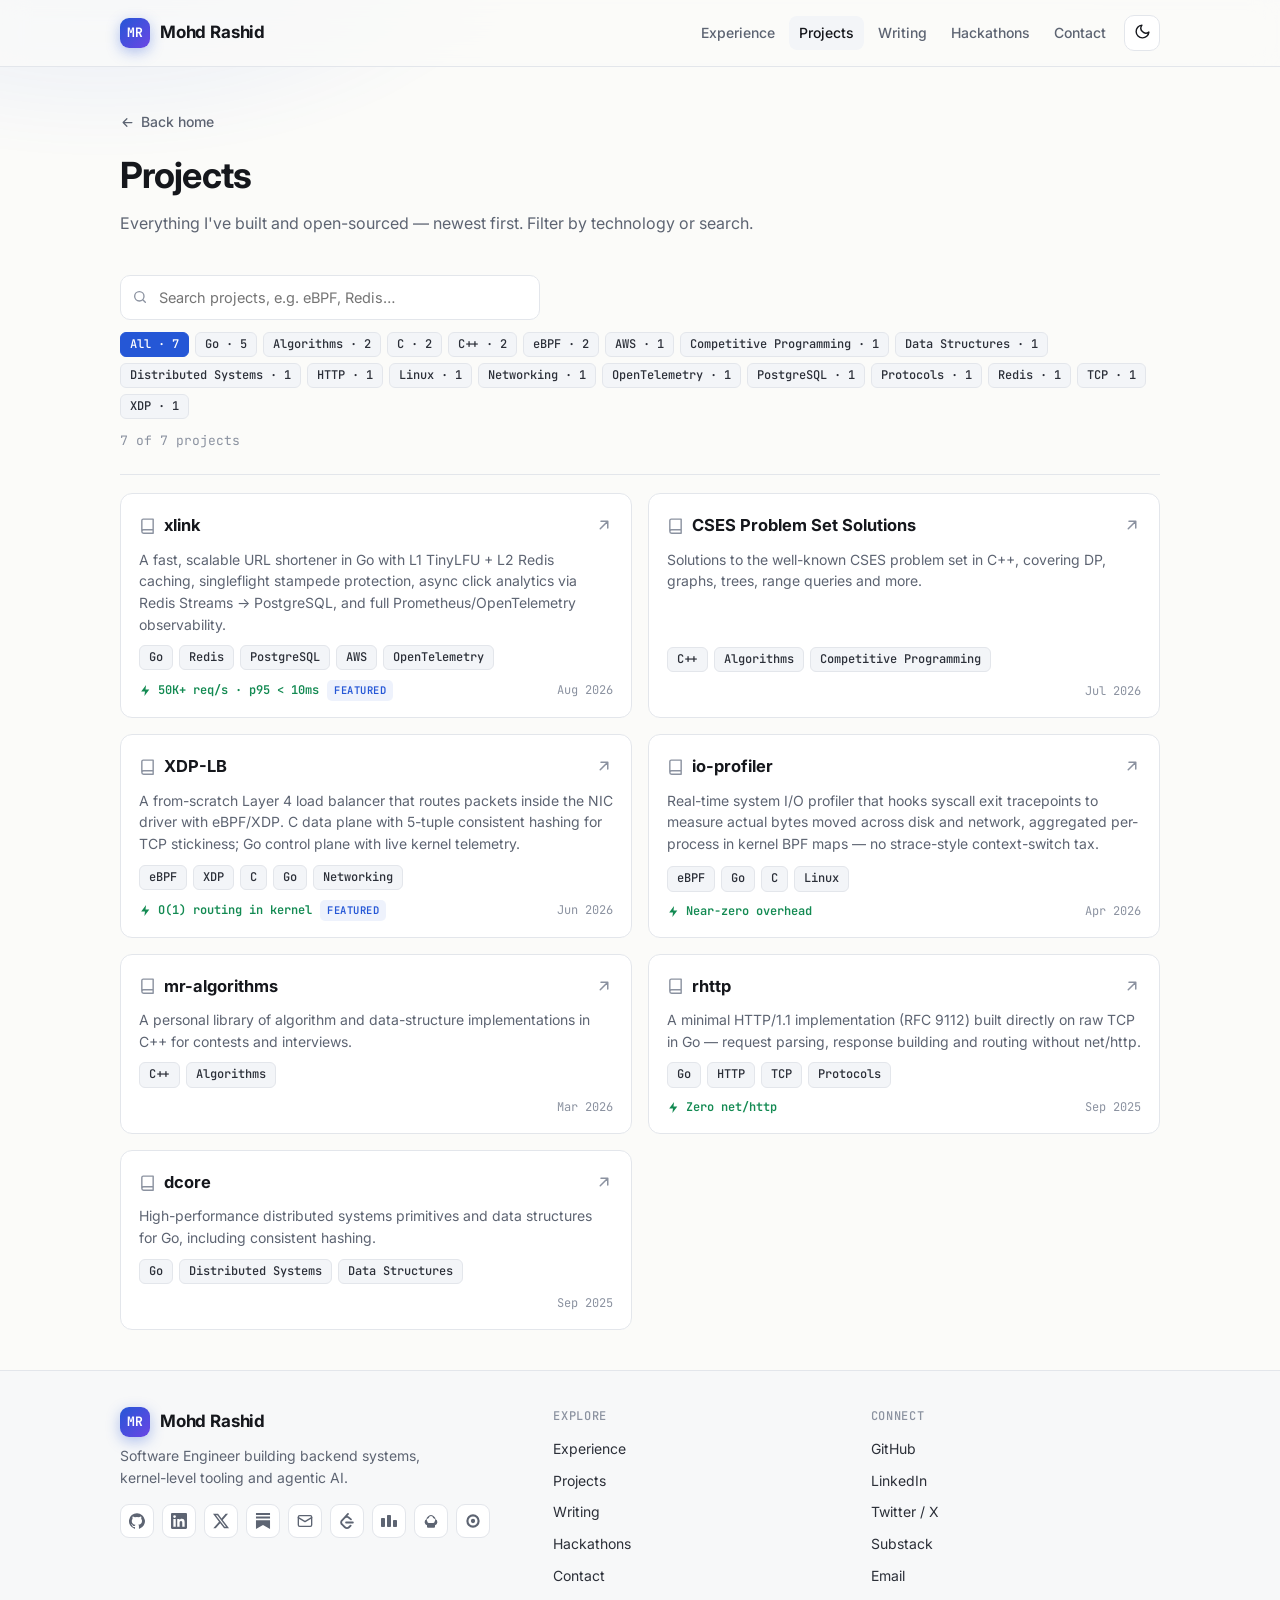
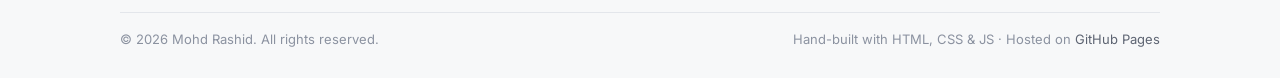
==== projects.html @ efa20639 "init" ====
<!doctype html>
<html lang="en">
<head>
  <meta charset="utf-8">
  <meta name="viewport" content="width=device-width, initial-scale=1">
  <title>Projects — Mohd Rashid</title>
  <meta name="description" content="All projects by Mohd Rashid — Go backends, distributed systems, eBPF/XDP networking tools, protocol implementations and agentic AI.">
  <meta name="theme-color" content="#fbfbf9">
  <link rel="canonical" href="https://mohdrashid9678.github.io/projects.html">
  <meta property="og:title" content="Projects — Mohd Rashid">
  <meta property="og:description" content="Go backends, distributed systems, eBPF/XDP tools and agentic AI.">
  <meta property="og:image" content="https://avatars.githubusercontent.com/u/174307556?v=4">
  <link rel="icon" type="image/svg+xml" href="assets/img/favicon.svg">
  <link rel="preconnect" href="https://fonts.googleapis.com">
  <link rel="preconnect" href="https://fonts.gstatic.com" crossorigin>
  <link href="https://fonts.googleapis.com/css2?family=Inter:wght@400;500;600;700;800&family=JetBrains+Mono:wght@400;500;600;700&display=swap" rel="stylesheet">
  <link rel="stylesheet" href="assets/css/style.css">
  <script>
    (function () { try { var t = localStorage.getItem("theme") || (matchMedia("(prefers-color-scheme: dark)").matches ? "dark" : "light"); document.documentElement.setAttribute("data-theme", t); } catch (e) {} })();
  </script>
</head>
<body data-page="projects">
  <a class="skip-link" href="#main">Skip to content</a>
  <header class="site-header" id="site-header"></header>

  <main id="main" class="container">
    <div class="page-head">
      <a class="back-link" id="back-home" href="index.html#projects">
        <svg viewBox="0 0 24 24" fill="none" stroke="currentColor" stroke-width="2" stroke-linecap="round" stroke-linejoin="round" aria-hidden="true"><path d="M19 12H5M11 6l-6 6 6 6"/></svg>Back home</a>
      <h1>Projects</h1>
      <p>Everything I've built and open-sourced — newest first. Filter by technology or search.</p>
    </div>

    <div class="toolbar">
      <label class="search" for="search">
        <span class="visually-hidden">Search projects</span>
        <svg viewBox="0 0 24 24" fill="none" stroke="currentColor" stroke-width="2" stroke-linecap="round" aria-hidden="true"><circle cx="11" cy="11" r="7"/><path d="m20 20-3.5-3.5"/></svg>
        <input type="search" id="search" placeholder="Search projects, e.g. eBPF, Redis…" autocomplete="off">
      </label>
      <div class="tags" id="tag-filter" role="group" aria-label="Filter by tag"></div>
      <span class="result-count" id="result-count" aria-live="polite"></span>
    </div>

    <div id="list"></div>
  </main>

  <footer class="site-footer" id="site-footer"></footer>

  <script src="assets/js/data.js"></script>
  <script src="assets/js/main.js"></script>
</body>
</html>
---- assets/css/style.css ----
/* =============================================================================
 * Mohd Rashid — portfolio stylesheet
 * Clean, content-first layout (inspired by academic homepages) with a
 * light/dark theme, subtle motion and responsive breakpoints.
 * ========================================================================== */

/* ------------------------------------------------------------ TOKENS */
:root {
  --bg: #fbfbf9;
  --surface: #ffffff;
  --soft: #f3f5f8;
  --ink: #15171c;
  --ink-2: #2b2f38;
  --muted: #5d6472;
  --faint: #8b92a0;
  --rule: #e3e6eb;
  --accent: #2557d6;
  --accent-2: #6b46e5;
  --accent-ink: #1b43a8;
  --accent-soft: rgba(37, 87, 214, 0.08);
  --ok: #138a52;
  --gold: #b7791f;
  --shadow: 0 1px 2px rgba(16, 24, 40, 0.04), 0 6px 20px rgba(16, 24, 40, 0.06);
  --shadow-lg: 0 2px 6px rgba(16, 24, 40, 0.06), 0 18px 40px rgba(16, 24, 40, 0.1);
  --radius: 12px;
  --maxw: 1040px;
  --font: "Inter", system-ui, -apple-system, "Segoe UI", Roboto, sans-serif;
  --mono: "JetBrains Mono", ui-monospace, SFMono-Regular, Menlo, monospace;
  color-scheme: light;
}

[data-theme="dark"] {
  --bg: #0a0d14;
  --surface: #10141d;
  --soft: #141a25;
  --ink: #e8ebf1;
  --ink-2: #cfd4de;
  --muted: #9aa2b2;
  --faint: #6c7486;
  --rule: #1f2633;
  --accent: #7ea6ff;
  --accent-2: #a78bfa;
  --accent-ink: #a9c3ff;
  --accent-soft: rgba(126, 166, 255, 0.1);
  --ok: #3ccf8e;
  --gold: #f2c14e;
  --shadow: 0 1px 2px rgba(0, 0, 0, 0.3), 0 8px 24px rgba(0, 0, 0, 0.25);
  --shadow-lg: 0 2px 8px rgba(0, 0, 0, 0.35), 0 20px 48px rgba(0, 0, 0, 0.4);
  color-scheme: dark;
}

/* ------------------------------------------------------------- BASE */
*,
*::before,
*::after { box-sizing: border-box; }

html { scroll-behavior: smooth; scroll-padding-top: 84px; -webkit-text-size-adjust: 100%; }

body {
  margin: 0;
  background: var(--bg);
  color: var(--ink);
  font-family: var(--font);
  font-size: 16px;
  line-height: 1.6;
  -webkit-font-smoothing: antialiased;
  transition: background-color 0.3s ease, color 0.3s ease;
}

/* soft ambient glow at the top of the page */
body::before {
  content: "";
  position: fixed;
  inset: -20vh -10vw auto -10vw;
  height: 60vh;
  z-index: -1;
  pointer-events: none;
  background:
    radial-gradient(40% 60% at 15% 20%, color-mix(in srgb, var(--accent) 12%, transparent), transparent 70%),
    radial-gradient(35% 50% at 85% 0%, color-mix(in srgb, var(--accent-2) 10%, transparent), transparent 70%);
  filter: blur(10px);
}

a { color: var(--accent); text-decoration: none; transition: color 0.2s ease; }
a:hover { color: var(--accent-ink); }
p a, .prose a { text-decoration: underline; text-underline-offset: 3px; text-decoration-thickness: 1px; text-decoration-color: color-mix(in srgb, var(--accent) 40%, transparent); }
p a:hover, .prose a:hover { text-decoration-color: currentColor; }

strong { font-weight: 600; color: var(--ink); }
img { max-width: 100%; display: block; }
svg { flex-shrink: 0; }

:focus-visible { outline: 2px solid var(--accent); outline-offset: 3px; border-radius: 4px; }

.visually-hidden { position: absolute; width: 1px; height: 1px; margin: -1px; padding: 0; overflow: hidden; clip: rect(0 0 0 0); white-space: nowrap; border: 0; }
.skip-link { position: fixed; top: -60px; left: 16px; z-index: 200; padding: 10px 14px; background: var(--ink); color: var(--bg); border-radius: 8px; }
.skip-link:focus { top: 12px; color: var(--bg); }

.container { width: min(calc(100% - 40px), var(--maxw)); margin-inline: auto; }

/* ----------------------------------------------------------- HEADER */
.site-header {
  position: sticky;
  top: 0;
  z-index: 50;
  background: color-mix(in srgb, var(--bg) 82%, transparent);
  backdrop-filter: saturate(160%) blur(14px);
  -webkit-backdrop-filter: saturate(160%) blur(14px);
  border-bottom: 1px solid var(--rule);
}
.site-header::after {
  content: "";
  position: absolute;
  left: 0; right: 0; bottom: -1px;
  height: 2px;
  background: linear-gradient(90deg, var(--accent), var(--accent-2));
  transform-origin: left;
  transform: scaleX(var(--progress, 0));
}
.header-inner { height: 66px; display: flex; align-items: center; justify-content: space-between; gap: 20px; }

.brand { display: inline-flex; align-items: center; gap: 10px; color: var(--ink); font-weight: 700; font-size: 17px; letter-spacing: -0.01em; }
.brand:hover { color: var(--ink); }
.brand-mark {
  width: 30px; height: 30px; border-radius: 9px;
  display: grid; place-items: center;
  font-family: var(--mono); font-size: 13px; font-weight: 700; color: #fff;
  background: linear-gradient(135deg, var(--accent), var(--accent-2));
  box-shadow: 0 4px 14px color-mix(in srgb, var(--accent) 35%, transparent);
}

.nav { display: flex; align-items: center; gap: 4px; }
.nav a {
  position: relative;
  padding: 6px 10px;
  border-radius: 8px;
  color: var(--muted);
  font-size: 14px;
  font-weight: 500;
}
.nav a:hover, .nav a.active { color: var(--ink); background: var(--soft); }

.icon-btn {
  display: inline-grid; place-items: center;
  width: 36px; height: 36px;
  border: 1px solid var(--rule);
  border-radius: 10px;
  background: var(--surface);
  color: var(--ink);
  cursor: pointer;
  transition: transform 0.2s ease, border-color 0.2s ease, background 0.2s ease;
}
.icon-btn:hover { border-color: color-mix(in srgb, var(--accent) 50%, var(--rule)); transform: translateY(-1px); }
.icon-btn svg { width: 17px; height: 17px; }
.theme-toggle .i-sun { display: none; }
[data-theme="dark"] .theme-toggle .i-sun { display: block; }
[data-theme="dark"] .theme-toggle .i-moon { display: none; }

.menu-toggle { display: none; }
.header-actions { display: flex; align-items: center; gap: 8px; }

/* ------------------------------------------------------------- HERO */
.hero { display: grid; grid-template-columns: 176px 1fr; gap: 32px; padding: 36px 0 26px; align-items: start; }

.photo-wrap { position: relative; width: 176px; height: 176px; }
.photo-wrap::before {
  content: "";
  position: absolute; inset: -4px;
  border-radius: 50%;
  background: conic-gradient(from 210deg, var(--accent), var(--accent-2), var(--accent));
  opacity: 0.9;
  animation: spin 14s linear infinite;
}
.photo-wrap::after { content: ""; position: absolute; inset: -1px; border-radius: 50%; background: var(--bg); }
.profile-photo {
  position: relative; z-index: 1;
  width: 100%; height: 100%;
  border-radius: 50%;
  object-fit: cover; object-position: 50% 30%;
  box-shadow: var(--shadow-lg);
}
.status-pill {
  position: absolute; z-index: 2; left: 50%; bottom: -12px; transform: translateX(-50%);
  display: inline-flex; align-items: center; gap: 6px;
  padding: 4px 10px;
  white-space: nowrap;
  font-size: 11.5px; font-weight: 600;
  color: var(--ink-2);
  background: var(--surface);
  border: 1px solid var(--rule);
  border-radius: 999px;
  box-shadow: var(--shadow);
}
.status-pill .dot { width: 7px; height: 7px; border-radius: 50%; background: var(--ok); box-shadow: 0 0 0 0 color-mix(in srgb, var(--ok) 60%, transparent); animation: pulse 2s infinite; }

.eyebrow { margin: 0 0 6px; font-family: var(--mono); font-size: 12.5px; letter-spacing: 0.04em; color: var(--accent); }
.hero h1 { margin: 0; font-size: clamp(28px, 4vw, 38px); line-height: 1.15; letter-spacing: -0.025em; font-weight: 800; }
.hero h1 .grad { background: linear-gradient(100deg, var(--accent), var(--accent-2)); -webkit-background-clip: text; background-clip: text; color: transparent; }
.hero .headline { margin: 6px 0 14px; color: var(--muted); font-size: 15.5px; font-weight: 500; }
.hero .headline .sep { color: var(--faint); margin: 0 4px; }
.hero-intro p { margin: 0 0 10px; color: var(--ink-2); line-height: 1.62; font-size: 15.5px; }

.hero-meta { display: flex; flex-wrap: wrap; gap: 6px 18px; margin: 10px 0 14px; color: var(--muted); font-size: 14px; }
.hero-meta span { display: inline-flex; align-items: center; gap: 6px; }
.hero-meta svg { width: 15px; height: 15px; color: var(--faint); }

.social-row { display: flex; flex-wrap: wrap; gap: 8px; margin-top: 14px; }
.chip-link {
  display: inline-flex; align-items: center; gap: 7px;
  padding: 6px 12px;
  font-size: 13.5px; font-weight: 500;
  color: var(--ink-2);
  background: var(--surface);
  border: 1px solid var(--rule);
  border-radius: 999px;
  transition: transform 0.2s ease, border-color 0.2s ease, color 0.2s ease, box-shadow 0.2s ease;
}
.chip-link svg { width: 15px; height: 15px; }
.chip-link:hover { color: var(--accent); border-color: color-mix(in srgb, var(--accent) 45%, var(--rule)); transform: translateY(-2px); box-shadow: var(--shadow); }
.chip-link.primary { color: #fff; background: linear-gradient(135deg, var(--accent), var(--accent-2)); border-color: transparent; }
.chip-link.primary:hover { color: #fff; }

/* ---------------------------------------------------------- SECTIONS */
.section { padding: 34px 0 30px; border-top: 1px solid var(--rule); }
.section-head { display: flex; align-items: baseline; justify-content: space-between; gap: 16px; margin-bottom: 18px; }
.section h2 { margin: 0; font-size: 22px; letter-spacing: -0.015em; font-weight: 700; display: flex; align-items: center; gap: 10px; }
.section h2 .num { font-family: var(--mono); font-size: 12px; font-weight: 500; color: var(--accent); padding: 2px 7px; border-radius: 6px; background: var(--accent-soft); }
.section-sub { margin: -10px 0 18px; color: var(--muted); font-size: 14.5px; }

.view-all { display: inline-flex; align-items: center; gap: 6px; font-size: 14px; font-weight: 600; white-space: nowrap; }
.view-all svg { width: 15px; height: 15px; transition: transform 0.2s ease; }
.view-all:hover svg { transform: translateX(3px); }

/* updates */
.updates { list-style: none; margin: 0; padding: 0; }
.updates li { display: grid; grid-template-columns: 92px 1fr; gap: 12px; padding: 6px 0; color: var(--ink-2); }
.updates time { font-family: var(--mono); font-size: 13px; color: var(--faint); padding-top: 2px; }

/* focus areas */
.focus-grid { display: grid; grid-template-columns: repeat(3, 1fr); gap: 18px; margin-top: 26px; }
.focus-card {
  position: relative;
  padding: 18px 18px 18px 20px;
  background: var(--surface);
  border: 1px solid var(--rule);
  border-radius: var(--radius);
  overflow: hidden;
  transition: transform 0.25s ease, box-shadow 0.25s ease, border-color 0.25s ease;
}
.focus-card::before { content: ""; position: absolute; left: 0; top: 0; bottom: 0; width: 3px; background: linear-gradient(var(--accent), var(--accent-2)); }
.focus-card:hover { transform: translateY(-3px); box-shadow: var(--shadow-lg); border-color: color-mix(in srgb, var(--accent) 30%, var(--rule)); }
.focus-card .ico { width: 34px; height: 34px; border-radius: 9px; display: grid; place-items: center; color: var(--accent); background: var(--accent-soft); margin-bottom: 10px; }
.focus-card .ico svg { width: 18px; height: 18px; }
.focus-card h3 { margin: 0 0 6px; font-size: 16px; }
.focus-card p { margin: 0; color: var(--muted); font-size: 14px; line-height: 1.55; }

/* about */
.about-grid { display: grid; grid-template-columns: 1.15fr 1fr; gap: 36px; }
.prose p { margin: 0 0 14px; color: var(--ink-2); }
.skills { display: grid; gap: 12px; }
.skill-group h3 { margin: 0 0 6px; font-size: 12px; font-family: var(--mono); font-weight: 500; letter-spacing: 0.06em; text-transform: uppercase; color: var(--faint); }

/* tags */
.tags { display: flex; flex-wrap: wrap; gap: 6px; margin: 0; padding: 0; list-style: none; }
.tag {
  display: inline-block;
  padding: 2px 9px;
  font-size: 12px; font-weight: 500;
  font-family: var(--mono);
  color: var(--ink-2);
  background: var(--soft);
  border: 1px solid var(--rule);
  border-radius: 6px;
  line-height: 1.6;
}
button.tag { cursor: pointer; transition: all 0.15s ease; }
button.tag:hover { border-color: color-mix(in srgb, var(--accent) 45%, var(--rule)); color: var(--accent); }
button.tag[aria-pressed="true"] { color: #fff; background: var(--accent); border-color: var(--accent); }

/* timeline (experience + education) */
.timeline { list-style: none; margin: 0; padding: 0; position: relative; }
.timeline::before { content: ""; position: absolute; left: 7px; top: 8px; bottom: 8px; width: 1px; background: var(--rule); }
.tl-item { position: relative; padding: 0 0 26px 34px; }
.tl-item:last-child { padding-bottom: 0; }
.tl-item::before {
  content: "";
  position: absolute; left: 0; top: 6px;
  width: 15px; height: 15px; border-radius: 50%;
  background: var(--bg);
  border: 2px solid var(--accent);
  box-shadow: 0 0 0 4px var(--accent-soft);
}
.tl-item.current::before { background: var(--accent); }
.tl-head { display: flex; flex-wrap: wrap; justify-content: space-between; gap: 4px 16px; align-items: baseline; }
.tl-head h3 { margin: 0; font-size: 16.5px; }
.tl-org { color: var(--accent); font-weight: 600; }
a.tl-org:hover { text-decoration: underline; text-underline-offset: 3px; }
.tl-date { font-family: var(--mono); font-size: 12.5px; color: var(--faint); white-space: nowrap; }
.tl-sub { margin: 2px 0 8px; font-size: 14px; color: var(--muted); }
.tl-item ul { margin: 0 0 10px; padding-left: 18px; color: var(--ink-2); font-size: 14.5px; }
.tl-item li { margin: 3px 0; }
.tl-item li::marker { color: var(--faint); }
.tl-item p { margin: 0 0 8px; color: var(--ink-2); font-size: 14.5px; }

.two-col { display: grid; grid-template-columns: 1.35fr 1fr; gap: 40px; }
.two-col > div > h2 { margin-bottom: 18px; }

/* project cards */
.project-grid { display: grid; grid-template-columns: repeat(2, 1fr); gap: 16px; }
.project-card {
  position: relative;
  display: flex; flex-direction: column; gap: 10px;
  padding: 18px 18px 16px;
  background: var(--surface);
  border: 1px solid var(--rule);
  border-radius: var(--radius);
  color: inherit;
  transition: transform 0.25s ease, box-shadow 0.25s ease, border-color 0.25s ease;
}
.project-card:hover { color: inherit; transform: translateY(-3px); box-shadow: var(--shadow-lg); border-color: color-mix(in srgb, var(--accent) 35%, var(--rule)); }
.project-card .pc-top { display: flex; align-items: center; justify-content: space-between; gap: 10px; }
.project-card h3 { margin: 0; font-size: 16.5px; display: flex; align-items: center; gap: 8px; }
.project-card h3 svg { width: 17px; height: 17px; color: var(--faint); }
.project-card .arrow { width: 18px; height: 18px; color: var(--faint); transition: transform 0.2s ease, color 0.2s ease; }
.project-card:hover .arrow { color: var(--accent); transform: translate(2px, -2px); }
.project-card p { margin: 0; color: var(--muted); font-size: 14px; line-height: 1.55; flex: 1; }
.pc-meta { display: flex; flex-wrap: wrap; align-items: center; gap: 8px; }
.metric { display: inline-flex; align-items: center; gap: 6px; font-family: var(--mono); font-size: 12px; font-weight: 600; color: var(--ok); }
.metric svg { width: 13px; height: 13px; }
.pc-date { margin-left: auto; font-family: var(--mono); font-size: 12px; color: var(--faint); }
.pin { font-family: var(--mono); font-size: 10.5px; font-weight: 600; letter-spacing: 0.05em; text-transform: uppercase; color: var(--accent); background: var(--accent-soft); padding: 2px 7px; border-radius: 5px; }

/* article list */
.post-list { list-style: none; margin: 0; padding: 0; }
.post { border-top: 1px solid var(--rule); }
.post:first-child { border-top: 0; }
.post a.post-link { display: grid; grid-template-columns: 110px 1fr auto; gap: 16px; padding: 16px 12px; margin: 0 -12px; border-radius: 10px; color: inherit; transition: background 0.2s ease; }
.post a.post-link:hover { background: var(--soft); color: inherit; }
.post time { font-family: var(--mono); font-size: 13px; color: var(--faint); padding-top: 2px; }
.post h3 { margin: 0 0 4px; font-size: 16px; line-height: 1.4; transition: color 0.2s ease; }
.post a.post-link:hover h3 { color: var(--accent); }
.post p { margin: 0 0 8px; color: var(--muted); font-size: 14px; }
.post .arrow { width: 18px; height: 18px; color: var(--faint); margin-top: 3px; transition: transform 0.2s ease, color 0.2s ease; }
.post a.post-link:hover .arrow { color: var(--accent); transform: translate(2px, -2px); }

/* hackathons */
.hack-list { list-style: none; margin: 0; padding: 0; display: grid; gap: 12px; }
.hack {
  display: grid; grid-template-columns: 76px 1fr auto; gap: 16px; align-items: start;
  padding: 16px 18px;
  background: var(--surface);
  border: 1px solid var(--rule);
  border-radius: var(--radius);
  transition: border-color 0.2s ease, box-shadow 0.2s ease;
}
.hack:hover { border-color: color-mix(in srgb, var(--accent) 30%, var(--rule)); box-shadow: var(--shadow); }
.hack time { font-family: var(--mono); font-size: 13px; color: var(--faint); padding-top: 2px; }
.hack h3 { margin: 0; font-size: 16px; }
.hack .org { color: var(--muted); font-weight: 500; font-size: 14px; }
.hack p { margin: 6px 0 8px; color: var(--ink-2); font-size: 14px; }
.hack .proj { font-weight: 600; color: var(--ink); }
.badge { display: inline-flex; align-items: center; gap: 5px; padding: 3px 10px; border-radius: 999px; font-size: 12px; font-weight: 600; white-space: nowrap; border: 1px solid var(--rule); color: var(--muted); background: var(--soft); }
.badge svg { width: 13px; height: 13px; }
.badge.win { color: var(--gold); border-color: color-mix(in srgb, var(--gold) 40%, transparent); background: color-mix(in srgb, var(--gold) 10%, transparent); }
.badge.final { color: var(--accent); border-color: color-mix(in srgb, var(--accent) 35%, transparent); background: var(--accent-soft); }

/* competitive programming */
.cp-grid { display: grid; grid-template-columns: repeat(4, 1fr); gap: 12px; }
.cp-card {
  display: flex; align-items: center; gap: 12px;
  padding: 14px;
  background: var(--surface);
  border: 1px solid var(--rule);
  border-radius: var(--radius);
  color: inherit;
  transition: transform 0.2s ease, border-color 0.2s ease, box-shadow 0.2s ease;
}
.cp-card:hover { color: inherit; transform: translateY(-2px); border-color: color-mix(in srgb, var(--accent) 35%, var(--rule)); box-shadow: var(--shadow); }
.cp-card .cp-ico { width: 38px; height: 38px; border-radius: 10px; display: grid; place-items: center; background: var(--soft); color: var(--ink); }
.cp-card .cp-ico svg { width: 20px; height: 20px; }
.cp-card strong { display: block; font-size: 14.5px; }
.cp-card span { display: block; font-size: 12.5px; color: var(--muted); font-family: var(--mono); }

/* contact */
.contact-card {
  position: relative;
  overflow: hidden;
  padding: 32px;
  border-radius: 18px;
  border: 1px solid var(--rule);
  background:
    radial-gradient(60% 120% at 100% 0%, color-mix(in srgb, var(--accent-2) 16%, transparent), transparent 60%),
    radial-gradient(60% 120% at 0% 100%, color-mix(in srgb, var(--accent) 14%, transparent), transparent 60%),
    var(--surface);
  display: grid; grid-template-columns: 1.2fr 1fr; gap: 28px; align-items: center;
}
.contact-card h2 { margin: 0 0 8px; font-size: 26px; letter-spacing: -0.02em; }
.contact-card p { margin: 0 0 18px; color: var(--ink-2); }
.contact-actions { display: flex; flex-wrap: wrap; gap: 10px; }
.btn {
  display: inline-flex; align-items: center; gap: 8px;
  padding: 10px 16px;
  border-radius: 10px;
  font-size: 14.5px; font-weight: 600;
  border: 1px solid var(--rule);
  background: var(--surface);
  color: var(--ink);
  cursor: pointer;
  transition: transform 0.2s ease, box-shadow 0.2s ease, border-color 0.2s ease;
}
.btn svg { width: 16px; height: 16px; }
.btn:hover { color: var(--ink); transform: translateY(-2px); box-shadow: var(--shadow); }
.btn.primary { color: #fff; border-color: transparent; background: linear-gradient(135deg, var(--accent), var(--accent-2)); box-shadow: 0 6px 20px color-mix(in srgb, var(--accent) 30%, transparent); }
.btn.primary:hover { color: #fff; }
.contact-list { list-style: none; margin: 0; padding: 0; display: grid; gap: 4px; }
.contact-list a { display: flex; align-items: center; gap: 12px; padding: 9px 12px; border-radius: 10px; color: var(--ink-2); font-size: 14.5px; transition: background 0.2s ease; }
.contact-list a:hover { background: color-mix(in srgb, var(--surface) 60%, var(--soft)); color: var(--accent); }
.contact-list svg { width: 18px; height: 18px; color: var(--muted); }
.contact-list .handle { margin-left: auto; color: var(--faint); font-family: var(--mono); font-size: 12.5px; }

/* --------------------------------------------------- LIST PAGES */
.page-head { padding: 44px 0 20px; }
.back-link { display: inline-flex; align-items: center; gap: 6px; font-size: 14px; font-weight: 500; color: var(--muted); margin-bottom: 14px; }
.back-link svg { width: 15px; height: 15px; transition: transform 0.2s ease; }
.back-link:hover svg { transform: translateX(-3px); }
.page-head h1 { margin: 0 0 6px; font-size: clamp(28px, 4vw, 36px); letter-spacing: -0.025em; }
.page-head p { margin: 0; color: var(--muted); }

.toolbar { display: flex; flex-direction: column; gap: 12px; padding: 18px 0 22px; border-bottom: 1px solid var(--rule); margin-bottom: 18px; }
.search { position: relative; max-width: 420px; }
.search svg { position: absolute; left: 12px; top: 50%; transform: translateY(-50%); width: 16px; height: 16px; color: var(--faint); }
.search input {
  width: 100%;
  padding: 10px 12px 10px 38px;
  font: inherit; font-size: 14.5px;
  color: var(--ink);
  background: var(--surface);
  border: 1px solid var(--rule);
  border-radius: 10px;
  transition: border-color 0.2s ease, box-shadow 0.2s ease;
}
.search input:focus { outline: none; border-color: var(--accent); box-shadow: 0 0 0 4px var(--accent-soft); }
.result-count { font-size: 13px; color: var(--faint); font-family: var(--mono); }
.empty { padding: 40px 0; text-align: center; color: var(--muted); }

/* ------------------------------------------------------------ FOOTER */
.site-footer { margin-top: 40px; border-top: 1px solid var(--rule); background: color-mix(in srgb, var(--soft) 50%, var(--bg)); }
.footer-inner { display: grid; grid-template-columns: 1.4fr 1fr 1fr; gap: 28px; padding: 36px 0 24px; }
.footer-inner h4 { margin: 0 0 10px; font-size: 12px; font-family: var(--mono); font-weight: 500; letter-spacing: 0.06em; text-transform: uppercase; color: var(--faint); }
.footer-inner p { margin: 8px 0 0; color: var(--muted); font-size: 14px; max-width: 36ch; }
.footer-links { list-style: none; margin: 0; padding: 0; display: grid; gap: 6px; }
.footer-links a { color: var(--ink-2); font-size: 14px; }
.footer-links a:hover { color: var(--accent); }
.footer-icons { display: flex; flex-wrap: wrap; gap: 8px; margin-top: 14px; }
.footer-icons a { width: 34px; height: 34px; display: grid; place-items: center; border-radius: 9px; border: 1px solid var(--rule); color: var(--muted); background: var(--surface); transition: all 0.2s ease; }
.footer-icons a:hover { color: var(--accent); border-color: color-mix(in srgb, var(--accent) 45%, var(--rule)); transform: translateY(-2px); }
.footer-icons svg { width: 16px; height: 16px; }
.footer-bottom { display: flex; flex-wrap: wrap; justify-content: space-between; gap: 10px; padding: 16px 0 28px; border-top: 1px solid var(--rule); color: var(--faint); font-size: 13px; }
.footer-bottom a { color: var(--muted); }

.to-top {
  position: fixed; right: 20px; bottom: 20px; z-index: 40;
  opacity: 0; pointer-events: none; transform: translateY(10px);
  transition: opacity 0.25s ease, transform 0.25s ease;
  box-shadow: var(--shadow);
}
.to-top.show { opacity: 1; pointer-events: auto; transform: none; }

/* ------------------------------------------------------- MOTION */
.reveal { opacity: 0; transform: translateY(14px); transition: opacity 0.6s ease, transform 0.6s cubic-bezier(0.2, 0.7, 0.2, 1); }
.reveal.in { opacity: 1; transform: none; }

@keyframes spin { to { transform: rotate(360deg); } }
@keyframes pulse {
  0% { box-shadow: 0 0 0 0 color-mix(in srgb, var(--ok) 55%, transparent); }
  70% { box-shadow: 0 0 0 7px transparent; }
  100% { box-shadow: 0 0 0 0 transparent; }
}

/* -------------------------------------------------- RESPONSIVE */
@media (max-width: 900px) {
  .cp-grid { grid-template-columns: repeat(2, 1fr); }
  .two-col, .about-grid { grid-template-columns: 1fr; gap: 34px; }
  .footer-inner { grid-template-columns: 1fr 1fr; }
  .footer-inner > div:first-child { grid-column: 1 / -1; }
}

@media (max-width: 760px) {
  .menu-toggle { display: inline-grid; }
  .nav {
    position: absolute; top: 66px; left: 0; right: 0;
    flex-direction: column; align-items: stretch; gap: 2px;
    padding: 10px 20px 16px;
    background: var(--bg);
    border-bottom: 1px solid var(--rule);
    box-shadow: var(--shadow-lg);
    transform: translateY(-8px); opacity: 0; pointer-events: none;
    transition: opacity 0.2s ease, transform 0.2s ease;
  }
  .nav.open { transform: none; opacity: 1; pointer-events: auto; }
  .nav a { padding: 10px 12px; font-size: 15px; }

  .hero { grid-template-columns: 1fr; gap: 26px; padding-top: 32px; }
  .photo-wrap { width: 148px; height: 148px; }
  .focus-grid, .project-grid { grid-template-columns: 1fr; }
  .contact-card { grid-template-columns: 1fr; padding: 24px; }
  .post a.post-link { grid-template-columns: 1fr auto; }
  .post time { grid-column: 1 / -1; padding: 0; }
  .post a.post-link .arrow { grid-column: 2; grid-row: 2; }
  .hack { grid-template-columns: 1fr; gap: 6px; }
  .hack .badge { justify-self: start; grid-row: 2; }
}

@media (max-width: 480px) {
  body { font-size: 15px; }
  .updates li { grid-template-columns: 1fr; gap: 0; }
  .cp-grid { grid-template-columns: 1fr; }
  .footer-inner { grid-template-columns: 1fr; }
  .section-head { flex-wrap: wrap; }
}

@media (prefers-reduced-motion: reduce) {
  html { scroll-behavior: auto; }
  *, *::before, *::after { animation: none !important; transition: none !important; }
  .reveal { opacity: 1; transform: none; }
}

@media print {
  .site-header, .to-top, .site-footer, .theme-toggle { display: none !important; }
  body::before { display: none; }
  .reveal { opacity: 1; transform: none; }
}
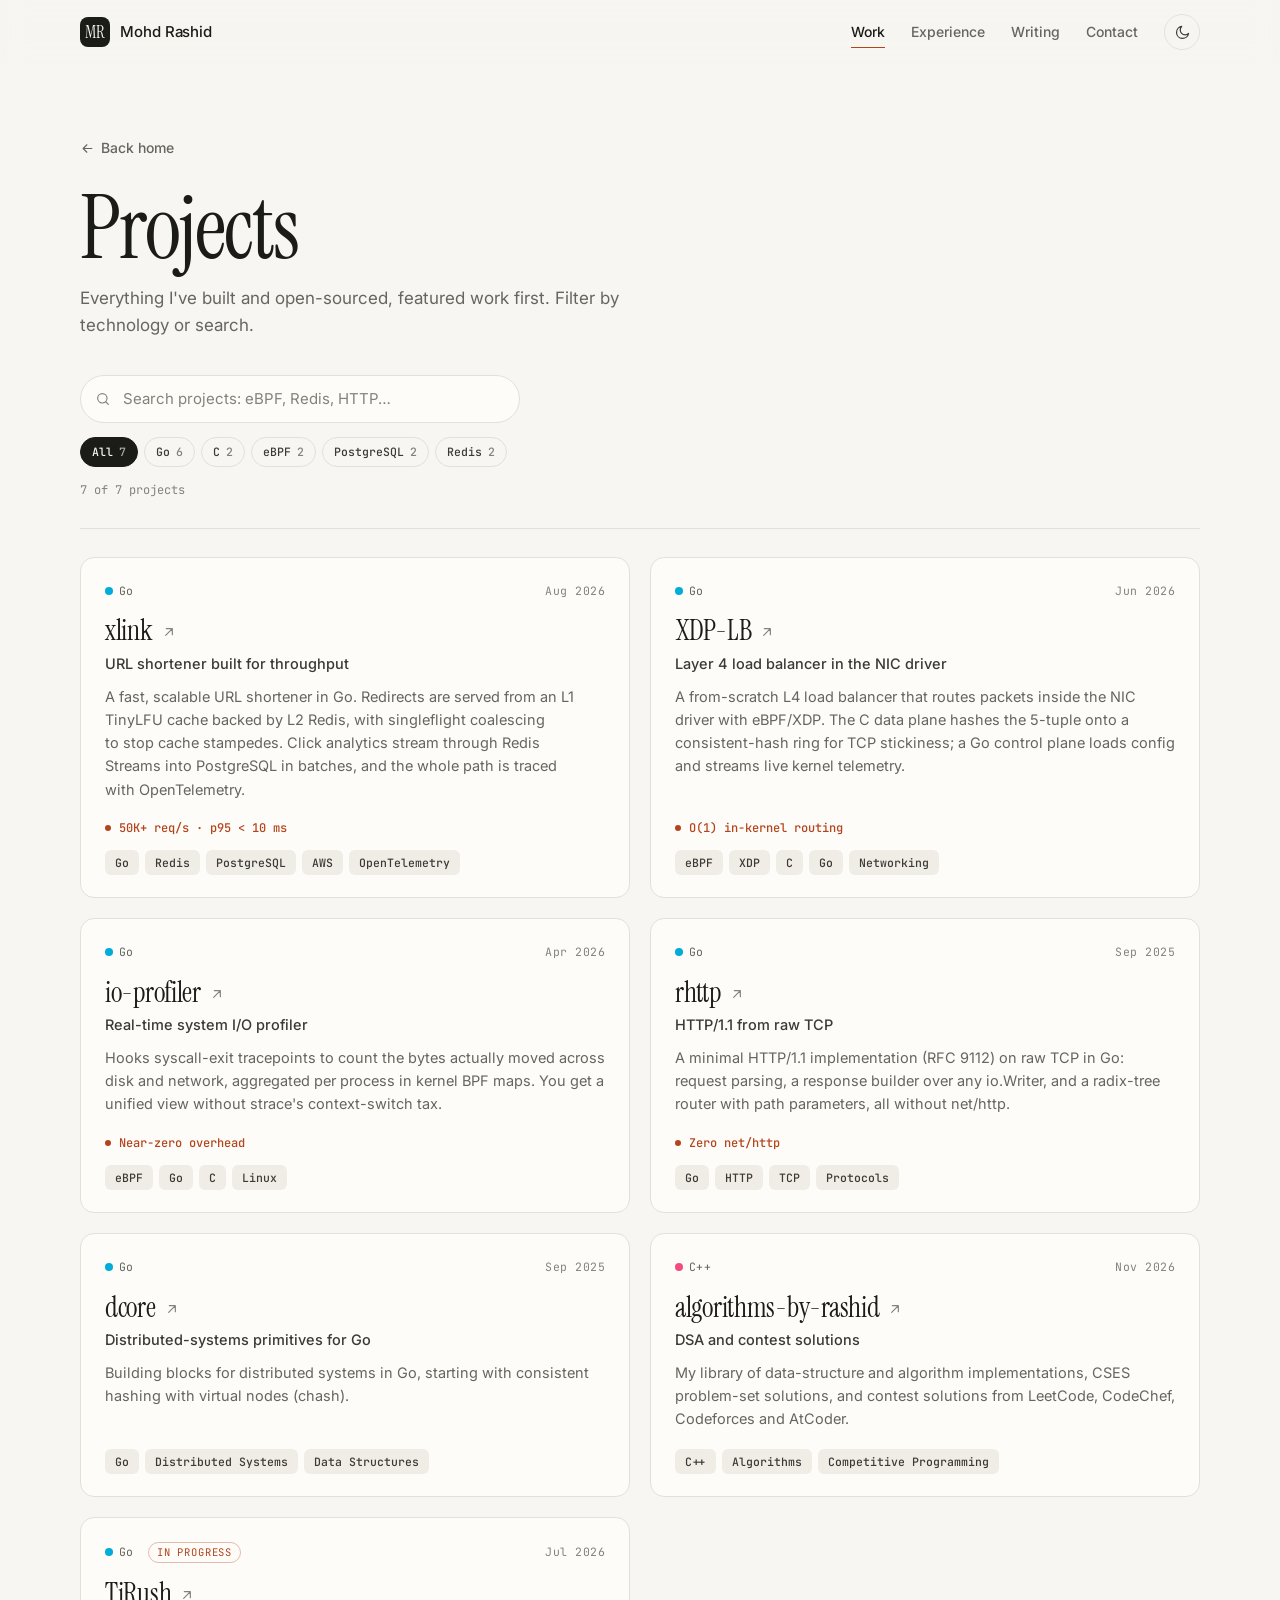
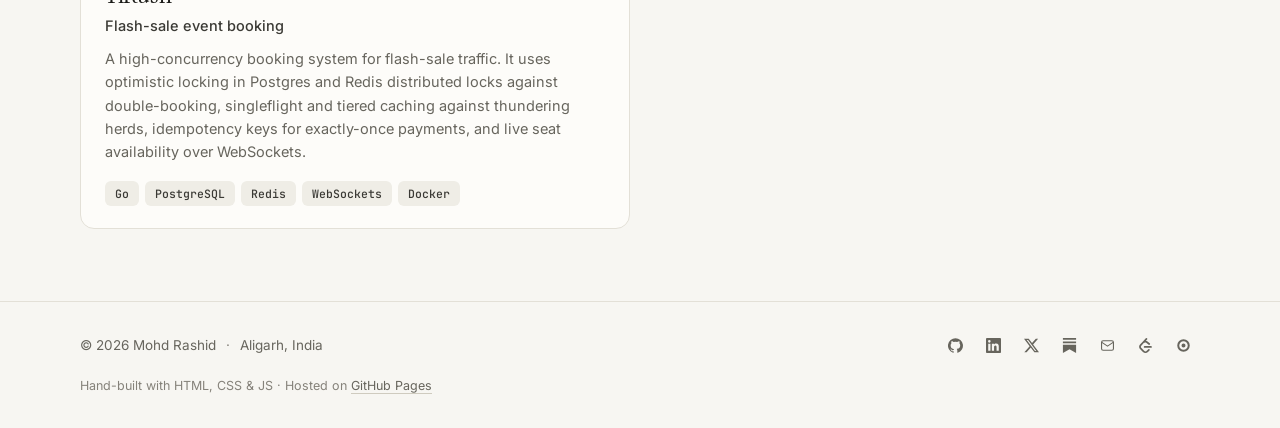
==== commit 8336a66b: "Redesign portfolio with editorial layout and real profile data - New visual system: serif display ty" ====
--- a/projects.html
+++ b/projects.html
@@ -5,15 +5,15 @@
   <meta name="viewport" content="width=device-width, initial-scale=1">
   <title>Projects — Mohd Rashid</title>
   <meta name="description" content="All projects by Mohd Rashid — Go backends, distributed systems, eBPF/XDP networking tools, protocol implementations and agentic AI.">
-  <meta name="theme-color" content="#fbfbf9">
+  <meta name="theme-color" content="#f7f6f2">
   <link rel="canonical" href="https://mohdrashid9678.github.io/projects.html">
   <meta property="og:title" content="Projects — Mohd Rashid">
   <meta property="og:description" content="Go backends, distributed systems, eBPF/XDP tools and agentic AI.">
-  <meta property="og:image" content="https://avatars.githubusercontent.com/u/174307556?v=4">
+  <meta property="og:image" content="https://avatars.githubusercontent.com/u/174307556?v=4&s=400">
   <link rel="icon" type="image/svg+xml" href="assets/img/favicon.svg">
   <link rel="preconnect" href="https://fonts.googleapis.com">
   <link rel="preconnect" href="https://fonts.gstatic.com" crossorigin>
-  <link href="https://fonts.googleapis.com/css2?family=Inter:wght@400;500;600;700;800&family=JetBrains+Mono:wght@400;500;600;700&display=swap" rel="stylesheet">
+  <link href="https://fonts.googleapis.com/css2?family=Instrument+Serif:ital@0;1&family=Inter:wght@400;500;600&family=JetBrains+Mono:wght@400;500&display=swap" rel="stylesheet">
   <link rel="stylesheet" href="assets/css/style.css">
   <script>
     (function () { try { var t = localStorage.getItem("theme") || (matchMedia("(prefers-color-scheme: dark)").matches ? "dark" : "light"); document.documentElement.setAttribute("data-theme", t); } catch (e) {} })();
@@ -23,19 +23,19 @@
   <a class="skip-link" href="#main">Skip to content</a>
   <header class="site-header" id="site-header"></header>
 
-  <main id="main" class="container">
+  <main id="main" class="container list-page">
     <div class="page-head">
       <a class="back-link" id="back-home" href="index.html#projects">
-        <svg viewBox="0 0 24 24" fill="none" stroke="currentColor" stroke-width="2" stroke-linecap="round" stroke-linejoin="round" aria-hidden="true"><path d="M19 12H5M11 6l-6 6 6 6"/></svg>Back home</a>
+        <svg viewBox="0 0 24 24" fill="none" stroke="currentColor" stroke-width="1.75" stroke-linecap="round" stroke-linejoin="round" aria-hidden="true"><path d="M19 12H5M11 6l-6 6 6 6"/></svg>Back home</a>
       <h1>Projects</h1>
-      <p>Everything I've built and open-sourced — newest first. Filter by technology or search.</p>
+      <p>Everything I've built and open-sourced, featured work first. Filter by technology or search.</p>
     </div>
 
     <div class="toolbar">
       <label class="search" for="search">
         <span class="visually-hidden">Search projects</span>
-        <svg viewBox="0 0 24 24" fill="none" stroke="currentColor" stroke-width="2" stroke-linecap="round" aria-hidden="true"><circle cx="11" cy="11" r="7"/><path d="m20 20-3.5-3.5"/></svg>
-        <input type="search" id="search" placeholder="Search projects, e.g. eBPF, Redis…" autocomplete="off">
+        <svg viewBox="0 0 24 24" fill="none" stroke="currentColor" stroke-width="1.75" stroke-linecap="round" aria-hidden="true"><circle cx="11" cy="11" r="7"/><path d="m20 20-3.5-3.5"/></svg>
+        <input type="search" id="search" placeholder="Search projects: eBPF, Redis, HTTP…" autocomplete="off">
       </label>
       <div class="tags" id="tag-filter" role="group" aria-label="Filter by tag"></div>
       <span class="result-count" id="result-count" aria-live="polite"></span>
--- a/assets/css/style.css
+++ b/assets/css/style.css
@@ -1,51 +1,51 @@
 /* =============================================================================
  * Mohd Rashid — portfolio stylesheet
- * Clean, content-first layout (inspired by academic homepages) with a
- * light/dark theme, subtle motion and responsive breakpoints.
+ * Editorial, content-first layout: serif display type, warm paper/ink palette
+ * with a single accent, hairline rules and generous whitespace.
+ * Light + dark themes, responsive down to 320px, reduced-motion and print.
  * ========================================================================== */
 
 /* ------------------------------------------------------------ TOKENS */
 :root {
-  --bg: #fbfbf9;
-  --surface: #ffffff;
-  --soft: #f3f5f8;
-  --ink: #15171c;
-  --ink-2: #2b2f38;
-  --muted: #5d6472;
-  --faint: #8b92a0;
-  --rule: #e3e6eb;
-  --accent: #2557d6;
-  --accent-2: #6b46e5;
-  --accent-ink: #1b43a8;
-  --accent-soft: rgba(37, 87, 214, 0.08);
-  --ok: #138a52;
-  --gold: #b7791f;
-  --shadow: 0 1px 2px rgba(16, 24, 40, 0.04), 0 6px 20px rgba(16, 24, 40, 0.06);
-  --shadow-lg: 0 2px 6px rgba(16, 24, 40, 0.06), 0 18px 40px rgba(16, 24, 40, 0.1);
-  --radius: 12px;
-  --maxw: 1040px;
-  --font: "Inter", system-ui, -apple-system, "Segoe UI", Roboto, sans-serif;
+  --bg: #f7f6f2;
+  --surface: #fdfcf9;
+  --sunken: #efede6;
+  --ink: #1b1b18;
+  --ink-2: #3b3a35;
+  --muted: #67655d;
+  --faint: #85827a;
+  --rule: #e3e0d7;
+  --rule-strong: #cfcbbf;
+  --accent: #b4441c;
+  --accent-soft: rgba(180, 68, 28, 0.08);
+  --ok: #2f7d4f;
+  --gold: #9a6a12;
+  --shadow: 0 1px 2px rgba(27, 27, 24, 0.04), 0 10px 30px -12px rgba(27, 27, 24, 0.12);
+
+  --serif: "Instrument Serif", "Iowan Old Style", "Palatino Linotype", Georgia, serif;
+  --sans: "Inter", system-ui, -apple-system, "Segoe UI", Roboto, sans-serif;
   --mono: "JetBrains Mono", ui-monospace, SFMono-Regular, Menlo, monospace;
+  --maxw: 1120px;
+  --gutter: 20px;
+  --radius: 14px;
   color-scheme: light;
 }
 
 [data-theme="dark"] {
-  --bg: #0a0d14;
-  --surface: #10141d;
-  --soft: #141a25;
-  --ink: #e8ebf1;
-  --ink-2: #cfd4de;
-  --muted: #9aa2b2;
-  --faint: #6c7486;
-  --rule: #1f2633;
-  --accent: #7ea6ff;
-  --accent-2: #a78bfa;
-  --accent-ink: #a9c3ff;
-  --accent-soft: rgba(126, 166, 255, 0.1);
-  --ok: #3ccf8e;
-  --gold: #f2c14e;
-  --shadow: 0 1px 2px rgba(0, 0, 0, 0.3), 0 8px 24px rgba(0, 0, 0, 0.25);
-  --shadow-lg: 0 2px 8px rgba(0, 0, 0, 0.35), 0 20px 48px rgba(0, 0, 0, 0.4);
+  --bg: #121211;
+  --surface: #191917;
+  --sunken: #222220;
+  --ink: #ecebe5;
+  --ink-2: #cfcdc5;
+  --muted: #a3a198;
+  --faint: #807e76;
+  --rule: #2a2a27;
+  --rule-strong: #3b3a36;
+  --accent: #ee9a6c;
+  --accent-soft: rgba(238, 154, 108, 0.1);
+  --ok: #6cc28f;
+  --gold: #e3b553;
+  --shadow: 0 1px 2px rgba(0, 0, 0, 0.3), 0 12px 32px -12px rgba(0, 0, 0, 0.5);
   color-scheme: dark;
 }
 
@@ -54,469 +54,642 @@
 *::before,
 *::after { box-sizing: border-box; }
 
-html { scroll-behavior: smooth; scroll-padding-top: 84px; -webkit-text-size-adjust: 100%; }
+html { scroll-behavior: smooth; scroll-padding-top: 88px; -webkit-text-size-adjust: 100%; }
 
 body {
   margin: 0;
   background: var(--bg);
   color: var(--ink);
-  font-family: var(--font);
+  font-family: var(--sans);
   font-size: 16px;
   line-height: 1.6;
   -webkit-font-smoothing: antialiased;
+  text-rendering: optimizeLegibility;
   transition: background-color 0.3s ease, color 0.3s ease;
-}
-
-/* soft ambient glow at the top of the page */
-body::before {
-  content: "";
-  position: fixed;
-  inset: -20vh -10vw auto -10vw;
-  height: 60vh;
-  z-index: -1;
-  pointer-events: none;
-  background:
-    radial-gradient(40% 60% at 15% 20%, color-mix(in srgb, var(--accent) 12%, transparent), transparent 70%),
-    radial-gradient(35% 50% at 85% 0%, color-mix(in srgb, var(--accent-2) 10%, transparent), transparent 70%);
-  filter: blur(10px);
-}
-
-a { color: var(--accent); text-decoration: none; transition: color 0.2s ease; }
-a:hover { color: var(--accent-ink); }
-p a, .prose a { text-decoration: underline; text-underline-offset: 3px; text-decoration-thickness: 1px; text-decoration-color: color-mix(in srgb, var(--accent) 40%, transparent); }
-p a:hover, .prose a:hover { text-decoration-color: currentColor; }
+  min-height: 100vh;
+  display: flex;
+  flex-direction: column;
+}
+body > main { flex: 1 0 auto; }
+
+::selection { background: color-mix(in srgb, var(--accent) 22%, transparent); }
+
+a { color: inherit; text-decoration: none; transition: color 0.2s ease; }
+p a {
+  text-decoration: underline;
+  text-underline-offset: 3px;
+  text-decoration-thickness: 1px;
+  text-decoration-color: var(--rule-strong);
+  transition: text-decoration-color 0.2s ease, color 0.2s ease;
+}
+p a:hover { text-decoration-color: var(--accent); color: var(--accent); }
 
 strong { font-weight: 600; color: var(--ink); }
 img { max-width: 100%; display: block; }
 svg { flex-shrink: 0; }
-
-:focus-visible { outline: 2px solid var(--accent); outline-offset: 3px; border-radius: 4px; }
+h1, h2, h3 { text-wrap: balance; }
+p { text-wrap: pretty; }
+[hidden] { display: none !important; }
+
+:focus-visible { outline: 2px solid var(--accent); outline-offset: 3px; border-radius: 6px; }
 
 .visually-hidden { position: absolute; width: 1px; height: 1px; margin: -1px; padding: 0; overflow: hidden; clip: rect(0 0 0 0); white-space: nowrap; border: 0; }
 .skip-link { position: fixed; top: -60px; left: 16px; z-index: 200; padding: 10px 14px; background: var(--ink); color: var(--bg); border-radius: 8px; }
-.skip-link:focus { top: 12px; color: var(--bg); }
-
-.container { width: min(calc(100% - 40px), var(--maxw)); margin-inline: auto; }
+.skip-link:focus { top: 12px; }
+
+.container { width: min(calc(100% - 2 * var(--gutter)), var(--maxw)); margin-inline: auto; }
+
+.eyebrow {
+  margin: 0 0 18px;
+  font-family: var(--mono);
+  font-size: 12px;
+  font-weight: 500;
+  letter-spacing: 0.08em;
+  text-transform: uppercase;
+  color: var(--muted);
+}
+.eyebrow a { color: var(--accent); text-decoration: none; }
+.eyebrow a:hover { text-decoration: underline; text-underline-offset: 3px; }
+
+.list-label {
+  margin: 0 0 6px;
+  font-family: var(--mono);
+  font-size: 11px;
+  font-weight: 500;
+  letter-spacing: 0.1em;
+  text-transform: uppercase;
+  color: var(--faint);
+}
+
+/* ---------------------------------------------------------- BUTTONS */
+.btn {
+  display: inline-flex; align-items: center; gap: 8px;
+  padding: 10px 18px;
+  border-radius: 999px;
+  font: 500 14.5px/1.2 var(--sans);
+  color: var(--ink);
+  background: transparent;
+  border: 1px solid var(--rule-strong);
+  cursor: pointer;
+  transition: background 0.2s ease, border-color 0.2s ease, color 0.2s ease, transform 0.2s ease;
+}
+.btn svg { width: 16px; height: 16px; }
+.btn:hover { background: var(--sunken); border-color: var(--ink-2); }
+.btn.primary { color: var(--bg); background: var(--ink); border-color: var(--ink); }
+.btn.primary:hover { background: var(--accent); border-color: var(--accent); color: #fff; }
+
+.icon-btn {
+  display: inline-grid; place-items: center;
+  width: 36px; height: 36px;
+  padding: 0;
+  border: 1px solid var(--rule);
+  border-radius: 999px;
+  background: transparent;
+  color: var(--ink-2);
+  cursor: pointer;
+  transition: background 0.2s ease, border-color 0.2s ease, color 0.2s ease;
+}
+.icon-btn:hover { background: var(--sunken); border-color: var(--rule-strong); color: var(--ink); }
+.icon-btn svg { width: 17px; height: 17px; }
 
 /* ----------------------------------------------------------- HEADER */
 .site-header {
   position: sticky;
   top: 0;
   z-index: 50;
-  background: color-mix(in srgb, var(--bg) 82%, transparent);
-  backdrop-filter: saturate(160%) blur(14px);
-  -webkit-backdrop-filter: saturate(160%) blur(14px);
-  border-bottom: 1px solid var(--rule);
-}
-.site-header::after {
-  content: "";
-  position: absolute;
-  left: 0; right: 0; bottom: -1px;
-  height: 2px;
-  background: linear-gradient(90deg, var(--accent), var(--accent-2));
+  background: color-mix(in srgb, var(--bg) 80%, transparent);
+  backdrop-filter: saturate(150%) blur(14px);
+  -webkit-backdrop-filter: saturate(150%) blur(14px);
+  border-bottom: 1px solid transparent;
+  transition: border-color 0.3s ease;
+}
+.site-header.scrolled { border-bottom-color: var(--rule); }
+.site-header .progress {
+  position: absolute; left: 0; right: 0; bottom: -1px;
+  height: 1.5px;
+  background: var(--accent);
   transform-origin: left;
   transform: scaleX(var(--progress, 0));
 }
-.header-inner { height: 66px; display: flex; align-items: center; justify-content: space-between; gap: 20px; }
-
-.brand { display: inline-flex; align-items: center; gap: 10px; color: var(--ink); font-weight: 700; font-size: 17px; letter-spacing: -0.01em; }
-.brand:hover { color: var(--ink); }
+.header-inner { height: 64px; display: flex; align-items: center; justify-content: space-between; gap: 20px; }
+
+.brand { display: inline-flex; align-items: center; gap: 10px; color: var(--ink); font-weight: 500; font-size: 15px; letter-spacing: -0.005em; }
 .brand-mark {
-  width: 30px; height: 30px; border-radius: 9px;
+  width: 30px; height: 30px;
   display: grid; place-items: center;
-  font-family: var(--mono); font-size: 13px; font-weight: 700; color: #fff;
-  background: linear-gradient(135deg, var(--accent), var(--accent-2));
-  box-shadow: 0 4px 14px color-mix(in srgb, var(--accent) 35%, transparent);
-}
-
-.nav { display: flex; align-items: center; gap: 4px; }
+  border-radius: 8px;
+  font-family: var(--serif);
+  font-size: 17px;
+  line-height: 1;
+  color: var(--bg);
+  background: var(--ink);
+  transition: background 0.2s ease;
+}
+.brand:hover .brand-mark { background: var(--accent); }
+
+.header-actions { display: flex; align-items: center; gap: 8px; }
+.nav { display: flex; align-items: center; gap: 2px; margin-right: 6px; }
 .nav a {
   position: relative;
-  padding: 6px 10px;
-  border-radius: 8px;
+  padding: 6px 12px;
   color: var(--muted);
   font-size: 14px;
   font-weight: 500;
 }
-.nav a:hover, .nav a.active { color: var(--ink); background: var(--soft); }
-
-.icon-btn {
-  display: inline-grid; place-items: center;
-  width: 36px; height: 36px;
-  border: 1px solid var(--rule);
-  border-radius: 10px;
-  background: var(--surface);
-  color: var(--ink);
-  cursor: pointer;
-  transition: transform 0.2s ease, border-color 0.2s ease, background 0.2s ease;
-}
-.icon-btn:hover { border-color: color-mix(in srgb, var(--accent) 50%, var(--rule)); transform: translateY(-1px); }
-.icon-btn svg { width: 17px; height: 17px; }
+.nav a::after {
+  content: "";
+  position: absolute; left: 12px; right: 12px; bottom: 1px;
+  height: 1px;
+  background: var(--accent);
+  transform: scaleX(0);
+  transform-origin: left;
+  transition: transform 0.25s ease;
+}
+.nav a:hover, .nav a.active { color: var(--ink); }
+.nav a.active::after { transform: scaleX(1); }
+
 .theme-toggle .i-sun { display: none; }
 [data-theme="dark"] .theme-toggle .i-sun { display: block; }
 [data-theme="dark"] .theme-toggle .i-moon { display: none; }
-
+.theme-toggle span { display: grid; place-items: center; }
 .menu-toggle { display: none; }
-.header-actions { display: flex; align-items: center; gap: 8px; }
 
 /* ------------------------------------------------------------- HERO */
-.hero { display: grid; grid-template-columns: 176px 1fr; gap: 32px; padding: 36px 0 26px; align-items: start; }
-
-.photo-wrap { position: relative; width: 176px; height: 176px; }
-.photo-wrap::before {
+.hero {
+  display: grid;
+  grid-template-columns: minmax(0, 1fr) 300px;
+  gap: 72px;
+  align-items: end;
+  padding: 88px 0 64px;
+}
+.hero h1 {
+  margin: 0;
+  font-family: var(--serif);
+  font-weight: 400;
+  font-size: clamp(56px, 9.5vw, 116px);
+  line-height: 0.92;
+  letter-spacing: -0.025em;
+}
+.hero .lede {
+  margin: 28px 0 0;
+  max-width: 30ch;
+  font-family: var(--serif);
+  font-size: clamp(24px, 2.6vw, 31px);
+  line-height: 1.22;
+  color: var(--ink-2);
+}
+.hero-intro { margin-top: 24px; max-width: 64ch; }
+.hero-intro p { margin: 0 0 12px; color: var(--muted); font-size: 16px; line-height: 1.7; }
+.hero-intro strong { color: var(--ink-2); font-weight: 500; }
+
+.hero-actions { display: flex; flex-wrap: wrap; gap: 10px; margin-top: 28px; }
+
+.hero-links { display: flex; flex-wrap: wrap; gap: 6px 22px; margin: 28px 0 0; padding: 0; list-style: none; }
+.hero-links a { display: inline-flex; align-items: center; gap: 8px; color: var(--muted); font-size: 14px; font-weight: 500; }
+.hero-links a:hover { color: var(--ink); }
+.hero-links svg { width: 15px; height: 15px; }
+
+.hero-aside { align-self: end; }
+.portrait {
+  margin: 0;
+  aspect-ratio: 1;
+  border-radius: 18px;
+  overflow: hidden;
+  background: var(--sunken);
+  border: 1px solid var(--rule);
+}
+.portrait img { width: 100%; height: 100%; object-fit: cover; object-position: 50% 30%; filter: saturate(0.9); }
+
+.facts { margin: 20px 0 0; }
+.facts > div { display: grid; grid-template-columns: 84px 1fr; gap: 12px; padding: 11px 0; border-top: 1px solid var(--rule); }
+.facts > div:last-child { border-bottom: 1px solid var(--rule); }
+.facts dt { font-family: var(--mono); font-size: 11px; letter-spacing: 0.08em; text-transform: uppercase; color: var(--faint); padding-top: 3px; }
+.facts dd { margin: 0; font-size: 14px; line-height: 1.5; color: var(--ink-2); }
+.facts .open dd { position: relative; padding-left: 16px; }
+.facts .open dd::before {
   content: "";
-  position: absolute; inset: -4px;
-  border-radius: 50%;
-  background: conic-gradient(from 210deg, var(--accent), var(--accent-2), var(--accent));
-  opacity: 0.9;
-  animation: spin 14s linear infinite;
-}
-.photo-wrap::after { content: ""; position: absolute; inset: -1px; border-radius: 50%; background: var(--bg); }
-.profile-photo {
-  position: relative; z-index: 1;
-  width: 100%; height: 100%;
-  border-radius: 50%;
-  object-fit: cover; object-position: 50% 30%;
-  box-shadow: var(--shadow-lg);
-}
-.status-pill {
-  position: absolute; z-index: 2; left: 50%; bottom: -12px; transform: translateX(-50%);
+  position: absolute; left: 0; top: 7px;
+  width: 7px; height: 7px; border-radius: 50%;
+  background: var(--ok);
+  animation: pulse 2.4s ease-out infinite;
+}
+
+/* -------------------------------------------------------- HIGHLIGHTS */
+.stats-strip {
+  display: grid;
+  grid-template-columns: repeat(4, 1fr);
+  margin: 0; padding: 0; list-style: none;
+  border-top: 1px solid var(--rule);
+  border-bottom: 1px solid var(--rule);
+}
+.stats-strip li { display: flex; flex-direction: column; gap: 6px; padding: 28px 24px 26px; border-left: 1px solid var(--rule); }
+.stats-strip li:first-child { border-left: 0; padding-left: 0; }
+.stat-value { font-family: var(--serif); font-size: clamp(40px, 4.4vw, 54px); line-height: 1; letter-spacing: -0.02em; color: var(--ink); }
+.stat-value small { margin-left: 6px; font-family: var(--mono); font-size: 13px; letter-spacing: 0; color: var(--muted); }
+.stat-label { font-size: 13.5px; line-height: 1.45; color: var(--muted); }
+.stat-source { margin-top: auto; padding-top: 4px; font-family: var(--mono); font-size: 11px; letter-spacing: 0.06em; text-transform: uppercase; color: var(--accent); }
+
+/* ---------------------------------------------------------- SECTIONS */
+.sections { counter-reset: section; }
+.section {
+  display: grid;
+  grid-template-columns: 230px minmax(0, 1fr);
+  gap: 64px;
+  padding: 72px 0;
+  border-top: 1px solid var(--rule);
+  counter-increment: section;
+}
+.sections > .section:first-child { border-top: 0; }
+.section-head { position: sticky; top: 96px; align-self: start; }
+.section-head h2 { margin: 0; font-family: var(--serif); font-weight: 400; font-size: 40px; line-height: 1.05; letter-spacing: -0.015em; }
+.section-head h2::before {
+  content: counter(section, decimal-leading-zero);
+  display: block;
+  margin-bottom: 12px;
+  font-family: var(--mono);
+  font-size: 12px;
+  letter-spacing: 0.08em;
+  color: var(--accent);
+}
+#updates { counter-increment: none; padding-top: 56px; }
+#updates .section-head h2::before { content: "—"; }
+.section-sub { margin: 12px 0 0; max-width: 28ch; color: var(--muted); font-size: 14.5px; line-height: 1.55; }
+.view-all {
   display: inline-flex; align-items: center; gap: 6px;
-  padding: 4px 10px;
-  white-space: nowrap;
-  font-size: 11.5px; font-weight: 600;
+  margin-top: 20px;
+  font-size: 14px; font-weight: 500;
+  color: var(--ink);
+  border-bottom: 1px solid var(--rule-strong);
+  padding-bottom: 2px;
+  transition: border-color 0.2s ease, color 0.2s ease;
+}
+.view-all .count { font-family: var(--mono); font-size: 12px; color: var(--faint); }
+.view-all svg { width: 15px; height: 15px; transition: transform 0.2s ease; }
+.view-all:hover { border-color: var(--accent); color: var(--accent); }
+.view-all:hover svg { transform: translateX(3px); }
+
+/* updates */
+.updates { list-style: none; margin: 0; padding: 0; }
+.updates li { display: grid; grid-template-columns: 100px 1fr; gap: 20px; padding: 14px 0; border-top: 1px solid var(--rule); }
+.updates li:first-child { border-top: 0; padding-top: 4px; }
+.updates time { font-family: var(--mono); font-size: 12.5px; color: var(--faint); padding-top: 3px; }
+.updates p { margin: 0; color: var(--ink-2); font-size: 15.5px; }
+
+/* tags */
+.tags { display: flex; flex-wrap: wrap; gap: 6px; margin: 0; padding: 0; list-style: none; }
+.tag {
+  display: inline-flex; align-items: center; gap: 6px;
+  padding: 3px 9px;
+  font: 500 11.5px/1.5 var(--mono);
   color: var(--ink-2);
+  background: var(--sunken);
+  border: 1px solid transparent;
+  border-radius: 6px;
+}
+button.tag { cursor: pointer; border-color: var(--rule); background: transparent; padding: 5px 11px; border-radius: 999px; transition: all 0.15s ease; }
+button.tag span { color: var(--faint); }
+button.tag:hover { border-color: var(--rule-strong); color: var(--ink); }
+button.tag[aria-pressed="true"] { color: var(--bg); background: var(--ink); border-color: var(--ink); }
+button.tag[aria-pressed="true"] span { color: color-mix(in srgb, var(--bg) 65%, transparent); }
+
+/* ---------------------------------------------------------- PROJECTS */
+.card-top {
+  display: flex; flex-wrap: wrap; align-items: center; gap: 6px 14px;
+  font-family: var(--mono);
+  font-size: 11.5px;
+  letter-spacing: 0.04em;
+  color: var(--muted);
+}
+.card-date { margin-left: auto; color: var(--faint); }
+.kicker { color: var(--accent); text-transform: uppercase; letter-spacing: 0.1em; font-size: 11px; }
+.lang { display: inline-flex; align-items: center; gap: 6px; }
+.lang i { width: 8px; height: 8px; border-radius: 50%; display: inline-block; }
+.status { padding: 1px 8px; border-radius: 999px; border: 1px solid color-mix(in srgb, var(--accent) 35%, transparent); color: var(--accent); font-size: 10.5px; text-transform: uppercase; letter-spacing: 0.08em; }
+
+.stretched::after { content: ""; position: absolute; inset: 0; z-index: 1; border-radius: inherit; }
+.stretched:focus-visible { outline: none; }
+.card:focus-within, .feature:focus-within { outline: 2px solid var(--accent); outline-offset: 3px; }
+.card:has(.stretched:focus:not(:focus-visible)), .feature:has(.stretched:focus:not(:focus-visible)) { outline: none; }
+
+.arrow { display: inline-grid; color: var(--faint); transition: transform 0.25s ease, color 0.25s ease; }
+.arrow svg { width: 16px; height: 16px; }
+
+.feature {
+  position: relative;
+  display: grid;
+  grid-template-columns: minmax(0, 1.55fr) minmax(0, 1fr);
+  background: var(--surface);
+  border: 1px solid var(--rule);
+  border-radius: 18px;
+  transition: border-color 0.25s ease, box-shadow 0.25s ease;
+}
+.feature:hover { border-color: var(--rule-strong); box-shadow: var(--shadow); }
+.feature:hover .arrow, .card:hover .arrow { color: var(--accent); transform: translate(2px, -2px); }
+.feature-main { padding: 30px 32px 32px; }
+.feature h3 { display: flex; align-items: baseline; gap: 10px; margin: 18px 0 0; font-family: var(--serif); font-weight: 400; font-size: 40px; line-height: 1; letter-spacing: -0.015em; }
+.feature .tagline { margin: 8px 0 14px; font-size: 16px; color: var(--ink-2); }
+.feature .desc { margin: 0; color: var(--muted); font-size: 15px; line-height: 1.65; }
+.feature-points { margin: 18px 0 20px; padding: 0; list-style: none; display: grid; gap: 8px; }
+.feature-points li { position: relative; padding-left: 20px; font-size: 14.5px; color: var(--ink-2); }
+.feature-points li::before { content: ""; position: absolute; left: 0; top: 11px; width: 10px; height: 1px; background: var(--accent); }
+
+.feature-stats {
+  display: flex; flex-direction: column;
+  padding: 30px 32px;
+  border-left: 1px solid var(--rule);
+  background: color-mix(in srgb, var(--sunken) 55%, var(--surface));
+  border-radius: 0 18px 18px 0;
+}
+.feature-stats dl { margin: 10px 0 0; }
+.feature-stats dl > div { display: flex; justify-content: space-between; align-items: baseline; gap: 12px; padding: 13px 0; border-bottom: 1px dashed var(--rule-strong); }
+.feature-stats dt { font-size: 13.5px; color: var(--muted); }
+.feature-stats dd { margin: 0; font-family: var(--mono); font-size: 14.5px; font-weight: 500; color: var(--ink); }
+.feature-stats dl > div:first-child dd { color: var(--accent); }
+.stats-note { margin: auto 0 0; padding-top: 16px; font-family: var(--mono); font-size: 11.5px; color: var(--faint); }
+
+.card-grid { display: grid; grid-template-columns: repeat(2, minmax(0, 1fr)); gap: 20px; margin-top: 20px; }
+.card {
+  position: relative;
+  display: flex; flex-direction: column;
+  padding: 24px 24px 22px;
+  background: var(--surface);
+  border: 1px solid var(--rule);
+  border-radius: var(--radius);
+  transition: border-color 0.25s ease, box-shadow 0.25s ease, transform 0.25s ease;
+}
+.card:hover { border-color: var(--rule-strong); box-shadow: var(--shadow); transform: translateY(-2px); }
+.card h3 { display: flex; align-items: baseline; gap: 8px; margin: 16px 0 0; font-family: var(--serif); font-weight: 400; font-size: 28px; line-height: 1.05; letter-spacing: -0.01em; }
+.card .tagline { margin: 6px 0 10px; font-size: 14.5px; font-weight: 500; color: var(--ink-2); }
+.card .desc { margin: 0; color: var(--muted); font-size: 14.5px; line-height: 1.6; }
+.card-foot { display: flex; flex-direction: column; gap: 12px; margin-top: auto; padding-top: 18px; }
+.metric { display: inline-flex; align-items: center; gap: 8px; font-family: var(--mono); font-size: 12px; font-weight: 500; color: var(--accent); }
+.metric::before { content: ""; width: 6px; height: 6px; border-radius: 50%; background: currentColor; }
+
+/* ------------------------------------------------- EXPERIENCE / LISTS */
+.split { display: grid; grid-template-columns: minmax(0, 1.3fr) minmax(0, 1fr); gap: 56px; }
+.split .list-label ~ .list-label { margin-top: 40px; }
+
+.entries { list-style: none; margin: 0; padding: 0; }
+.entry { display: grid; grid-template-columns: 110px minmax(0, 1fr); gap: 20px; padding: 16px 0; border-top: 1px solid var(--rule); }
+.entry:has(.badge) { grid-template-columns: 110px minmax(0, 1fr) auto; }
+.entry-when { font-family: var(--mono); font-size: 12.5px; color: var(--faint); padding-top: 3px; white-space: nowrap; }
+.entry.current .entry-when { color: var(--ok); }
+.entry.current .entry-when::before { content: ""; display: inline-block; width: 6px; height: 6px; margin-right: 8px; border-radius: 50%; background: currentColor; vertical-align: 2px; }
+.entry h3 { margin: 0; font-size: 16.5px; font-weight: 600; line-height: 1.4; }
+.entry .at { color: var(--faint); font-weight: 400; }
+.entry .org a { text-decoration: underline; text-underline-offset: 3px; text-decoration-thickness: 1px; text-decoration-color: var(--rule-strong); }
+.entry .org a:hover { color: var(--accent); text-decoration-color: var(--accent); }
+.entry-sub { margin: 4px 0 0; font-size: 14px; color: var(--muted); }
+.entry-points { margin: 10px 0 12px; padding-left: 18px; color: var(--ink-2); font-size: 14.5px; }
+.entry-points li { margin: 4px 0; }
+.entry-points li::marker { color: var(--faint); }
+.entry .tags { margin-top: 10px; }
+
+.toolbox { margin: 0; }
+.toolbox > div { padding: 14px 0; border-top: 1px solid var(--rule); }
+.toolbox dt { margin-bottom: 6px; font-size: 13px; color: var(--muted); }
+.toolbox dd { margin: 0; display: flex; flex-wrap: wrap; gap: 4px 0; }
+.toolbox dd span { font-size: 15px; color: var(--ink); }
+.toolbox dd span:not(:last-child)::after { content: "·"; margin: 0 9px; color: var(--faint); }
+
+/* ------------------------------------------------------------ WRITING */
+.newsletter {
+  display: grid;
+  grid-template-columns: auto minmax(0, 1fr) auto;
+  gap: 24px;
+  align-items: center;
+  padding: 28px 30px;
+  border: 1px solid var(--rule);
+  border-radius: 18px;
+  background:
+    radial-gradient(120% 140% at 0% 0%, var(--accent-soft), transparent 55%),
+    var(--surface);
+}
+.newsletter-icon { width: 48px; height: 48px; display: grid; place-items: center; border-radius: 12px; color: #fff; background: var(--accent); }
+.newsletter-icon svg { width: 20px; height: 20px; }
+.newsletter h3 { margin: 0 0 6px; font-family: var(--serif); font-weight: 400; font-size: 27px; line-height: 1.1; }
+.newsletter p { margin: 0; max-width: 58ch; color: var(--muted); font-size: 14.5px; }
+.newsletter .btn { white-space: nowrap; }
+.newsletter .btn svg { width: 14px; height: 14px; }
+
+.post-list { list-style: none; margin: 0; padding: 0; }
+.post { border-top: 1px solid var(--rule); }
+.post:first-child { border-top: 0; }
+.post-link { display: grid; grid-template-columns: 120px minmax(0, 1fr) auto; gap: 20px; padding: 20px 0; }
+.post time { font-family: var(--mono); font-size: 12.5px; color: var(--faint); padding-top: 6px; }
+.post h3 { margin: 0 0 6px; font-family: var(--serif); font-weight: 400; font-size: 25px; line-height: 1.15; transition: color 0.2s ease; }
+.post p { margin: 0 0 10px; color: var(--muted); font-size: 14.5px; }
+.post-link:hover h3 { color: var(--accent); }
+.post-link:hover .arrow { color: var(--accent); transform: translate(2px, -2px); }
+.post .arrow { padding-top: 8px; }
+
+/* ---------------------------------------------------- PROBLEM SOLVING */
+.cp-grid { display: grid; grid-template-columns: repeat(3, minmax(0, 1fr)); gap: 16px; }
+.cp-card {
+  display: flex; align-items: center; gap: 14px;
+  padding: 18px;
+  background: var(--surface);
+  border: 1px solid var(--rule);
+  border-radius: var(--radius);
+  transition: border-color 0.25s ease, box-shadow 0.25s ease, transform 0.25s ease;
+}
+.cp-card:hover { border-color: var(--rule-strong); box-shadow: var(--shadow); transform: translateY(-2px); }
+.cp-card:hover .arrow { color: var(--accent); transform: translate(2px, -2px); }
+.cp-icon { width: 40px; height: 40px; display: grid; place-items: center; border-radius: 10px; background: var(--sunken); color: var(--ink); }
+.cp-icon svg { width: 19px; height: 19px; }
+.cp-text { display: flex; flex-direction: column; min-width: 0; }
+.cp-text strong { font-size: 15px; font-weight: 600; }
+.cp-text span { font-family: var(--mono); font-size: 12px; line-height: 1.5; color: var(--muted); overflow-wrap: anywhere; }
+.cp-card .arrow { margin-left: auto; }
+
+/* --------------------------------------------------------- HACKATHONS */
+.badge { display: inline-flex; align-items: center; gap: 5px; padding: 3px 10px; border-radius: 999px; font-size: 12px; font-weight: 600; white-space: nowrap; border: 1px solid var(--rule); color: var(--muted); align-self: start; }
+.badge svg { width: 13px; height: 13px; }
+.badge.win { color: var(--gold); border-color: color-mix(in srgb, var(--gold) 40%, transparent); background: color-mix(in srgb, var(--gold) 8%, transparent); }
+.badge.final { color: var(--accent); border-color: color-mix(in srgb, var(--accent) 35%, transparent); background: var(--accent-soft); }
+
+/* ------------------------------------------------------------ CONTACT */
+.contact { border-top: 1px solid var(--rule); }
+.contact-card { padding: 88px 0 96px; }
+.contact-card h2 {
+  margin: 0;
+  max-width: 14ch;
+  font-family: var(--serif);
+  font-weight: 400;
+  font-size: clamp(46px, 7.5vw, 92px);
+  line-height: 0.98;
+  letter-spacing: -0.025em;
+}
+.contact-card h2 em { font-style: italic; color: var(--accent); }
+.contact-copy { margin: 24px 0 0; max-width: 56ch; color: var(--muted); font-size: 17px; line-height: 1.65; }
+
+.email-row { position: relative; display: flex; flex-wrap: wrap; align-items: center; gap: 14px; margin: 36px 0 28px; }
+.email-big {
+  font-family: var(--serif);
+  font-size: clamp(24px, 4.2vw, 42px);
+  line-height: 1.15;
+  color: var(--ink);
+  overflow-wrap: anywhere;
+  text-decoration: underline;
+  text-underline-offset: 8px;
+  text-decoration-thickness: 1px;
+  text-decoration-color: var(--rule-strong);
+  transition: color 0.2s ease, text-decoration-color 0.2s ease;
+}
+.email-big:hover { color: var(--accent); text-decoration-color: var(--accent); }
+.copy-status { font-family: var(--mono); font-size: 12px; color: var(--ok); }
+
+.contact-links { display: flex; flex-wrap: wrap; gap: 10px; margin: 0; padding: 0; list-style: none; }
+.contact-links a {
+  display: inline-flex; align-items: center; gap: 9px;
+  padding: 9px 16px 9px 14px;
+  border: 1px solid var(--rule);
+  border-radius: 999px;
+  font-size: 14px; font-weight: 500;
+  color: var(--ink-2);
+  transition: border-color 0.2s ease, background 0.2s ease, color 0.2s ease;
+}
+.contact-links a:hover { border-color: var(--rule-strong); background: var(--sunken); color: var(--ink); }
+.contact-links svg { width: 15px; height: 15px; }
+.contact-links small { font-family: var(--mono); font-size: 11.5px; color: var(--faint); }
+
+/* --------------------------------------------------------- LIST PAGES */
+.page-head { padding: 72px 0 28px; }
+.back-link { display: inline-flex; align-items: center; gap: 6px; margin-bottom: 28px; font-size: 14px; font-weight: 500; color: var(--muted); }
+.back-link:hover { color: var(--ink); }
+.back-link svg { width: 15px; height: 15px; transition: transform 0.2s ease; }
+.back-link:hover svg { transform: translateX(-3px); }
+.page-head h1 { margin: 0 0 14px; font-family: var(--serif); font-weight: 400; font-size: clamp(52px, 8vw, 88px); line-height: 0.95; letter-spacing: -0.025em; }
+.page-head p { margin: 0; max-width: 56ch; color: var(--muted); font-size: 17px; }
+
+.toolbar { display: flex; flex-direction: column; gap: 14px; padding: 8px 0 28px; margin-bottom: 28px; border-bottom: 1px solid var(--rule); }
+.search { position: relative; max-width: 440px; }
+.search svg { position: absolute; left: 15px; top: 50%; transform: translateY(-50%); width: 16px; height: 16px; color: var(--faint); }
+.search input {
+  width: 100%;
+  padding: 11px 16px 11px 42px;
+  font: inherit; font-size: 15px;
+  color: var(--ink);
   background: var(--surface);
   border: 1px solid var(--rule);
   border-radius: 999px;
-  box-shadow: var(--shadow);
-}
-.status-pill .dot { width: 7px; height: 7px; border-radius: 50%; background: var(--ok); box-shadow: 0 0 0 0 color-mix(in srgb, var(--ok) 60%, transparent); animation: pulse 2s infinite; }
-
-.eyebrow { margin: 0 0 6px; font-family: var(--mono); font-size: 12.5px; letter-spacing: 0.04em; color: var(--accent); }
-.hero h1 { margin: 0; font-size: clamp(28px, 4vw, 38px); line-height: 1.15; letter-spacing: -0.025em; font-weight: 800; }
-.hero h1 .grad { background: linear-gradient(100deg, var(--accent), var(--accent-2)); -webkit-background-clip: text; background-clip: text; color: transparent; }
-.hero .headline { margin: 6px 0 14px; color: var(--muted); font-size: 15.5px; font-weight: 500; }
-.hero .headline .sep { color: var(--faint); margin: 0 4px; }
-.hero-intro p { margin: 0 0 10px; color: var(--ink-2); line-height: 1.62; font-size: 15.5px; }
-
-.hero-meta { display: flex; flex-wrap: wrap; gap: 6px 18px; margin: 10px 0 14px; color: var(--muted); font-size: 14px; }
-.hero-meta span { display: inline-flex; align-items: center; gap: 6px; }
-.hero-meta svg { width: 15px; height: 15px; color: var(--faint); }
-
-.social-row { display: flex; flex-wrap: wrap; gap: 8px; margin-top: 14px; }
-.chip-link {
-  display: inline-flex; align-items: center; gap: 7px;
-  padding: 6px 12px;
-  font-size: 13.5px; font-weight: 500;
-  color: var(--ink-2);
-  background: var(--surface);
-  border: 1px solid var(--rule);
-  border-radius: 999px;
-  transition: transform 0.2s ease, border-color 0.2s ease, color 0.2s ease, box-shadow 0.2s ease;
-}
-.chip-link svg { width: 15px; height: 15px; }
-.chip-link:hover { color: var(--accent); border-color: color-mix(in srgb, var(--accent) 45%, var(--rule)); transform: translateY(-2px); box-shadow: var(--shadow); }
-.chip-link.primary { color: #fff; background: linear-gradient(135deg, var(--accent), var(--accent-2)); border-color: transparent; }
-.chip-link.primary:hover { color: #fff; }
-
-/* ---------------------------------------------------------- SECTIONS */
-.section { padding: 34px 0 30px; border-top: 1px solid var(--rule); }
-.section-head { display: flex; align-items: baseline; justify-content: space-between; gap: 16px; margin-bottom: 18px; }
-.section h2 { margin: 0; font-size: 22px; letter-spacing: -0.015em; font-weight: 700; display: flex; align-items: center; gap: 10px; }
-.section h2 .num { font-family: var(--mono); font-size: 12px; font-weight: 500; color: var(--accent); padding: 2px 7px; border-radius: 6px; background: var(--accent-soft); }
-.section-sub { margin: -10px 0 18px; color: var(--muted); font-size: 14.5px; }
-
-.view-all { display: inline-flex; align-items: center; gap: 6px; font-size: 14px; font-weight: 600; white-space: nowrap; }
-.view-all svg { width: 15px; height: 15px; transition: transform 0.2s ease; }
-.view-all:hover svg { transform: translateX(3px); }
-
-/* updates */
-.updates { list-style: none; margin: 0; padding: 0; }
-.updates li { display: grid; grid-template-columns: 92px 1fr; gap: 12px; padding: 6px 0; color: var(--ink-2); }
-.updates time { font-family: var(--mono); font-size: 13px; color: var(--faint); padding-top: 2px; }
-
-/* focus areas */
-.focus-grid { display: grid; grid-template-columns: repeat(3, 1fr); gap: 18px; margin-top: 26px; }
-.focus-card {
-  position: relative;
-  padding: 18px 18px 18px 20px;
-  background: var(--surface);
-  border: 1px solid var(--rule);
-  border-radius: var(--radius);
-  overflow: hidden;
-  transition: transform 0.25s ease, box-shadow 0.25s ease, border-color 0.25s ease;
-}
-.focus-card::before { content: ""; position: absolute; left: 0; top: 0; bottom: 0; width: 3px; background: linear-gradient(var(--accent), var(--accent-2)); }
-.focus-card:hover { transform: translateY(-3px); box-shadow: var(--shadow-lg); border-color: color-mix(in srgb, var(--accent) 30%, var(--rule)); }
-.focus-card .ico { width: 34px; height: 34px; border-radius: 9px; display: grid; place-items: center; color: var(--accent); background: var(--accent-soft); margin-bottom: 10px; }
-.focus-card .ico svg { width: 18px; height: 18px; }
-.focus-card h3 { margin: 0 0 6px; font-size: 16px; }
-.focus-card p { margin: 0; color: var(--muted); font-size: 14px; line-height: 1.55; }
-
-/* about */
-.about-grid { display: grid; grid-template-columns: 1.15fr 1fr; gap: 36px; }
-.prose p { margin: 0 0 14px; color: var(--ink-2); }
-.skills { display: grid; gap: 12px; }
-.skill-group h3 { margin: 0 0 6px; font-size: 12px; font-family: var(--mono); font-weight: 500; letter-spacing: 0.06em; text-transform: uppercase; color: var(--faint); }
-
-/* tags */
-.tags { display: flex; flex-wrap: wrap; gap: 6px; margin: 0; padding: 0; list-style: none; }
-.tag {
-  display: inline-block;
-  padding: 2px 9px;
-  font-size: 12px; font-weight: 500;
-  font-family: var(--mono);
-  color: var(--ink-2);
-  background: var(--soft);
-  border: 1px solid var(--rule);
-  border-radius: 6px;
-  line-height: 1.6;
-}
-button.tag { cursor: pointer; transition: all 0.15s ease; }
-button.tag:hover { border-color: color-mix(in srgb, var(--accent) 45%, var(--rule)); color: var(--accent); }
-button.tag[aria-pressed="true"] { color: #fff; background: var(--accent); border-color: var(--accent); }
-
-/* timeline (experience + education) */
-.timeline { list-style: none; margin: 0; padding: 0; position: relative; }
-.timeline::before { content: ""; position: absolute; left: 7px; top: 8px; bottom: 8px; width: 1px; background: var(--rule); }
-.tl-item { position: relative; padding: 0 0 26px 34px; }
-.tl-item:last-child { padding-bottom: 0; }
-.tl-item::before {
-  content: "";
-  position: absolute; left: 0; top: 6px;
-  width: 15px; height: 15px; border-radius: 50%;
-  background: var(--bg);
-  border: 2px solid var(--accent);
-  box-shadow: 0 0 0 4px var(--accent-soft);
-}
-.tl-item.current::before { background: var(--accent); }
-.tl-head { display: flex; flex-wrap: wrap; justify-content: space-between; gap: 4px 16px; align-items: baseline; }
-.tl-head h3 { margin: 0; font-size: 16.5px; }
-.tl-org { color: var(--accent); font-weight: 600; }
-a.tl-org:hover { text-decoration: underline; text-underline-offset: 3px; }
-.tl-date { font-family: var(--mono); font-size: 12.5px; color: var(--faint); white-space: nowrap; }
-.tl-sub { margin: 2px 0 8px; font-size: 14px; color: var(--muted); }
-.tl-item ul { margin: 0 0 10px; padding-left: 18px; color: var(--ink-2); font-size: 14.5px; }
-.tl-item li { margin: 3px 0; }
-.tl-item li::marker { color: var(--faint); }
-.tl-item p { margin: 0 0 8px; color: var(--ink-2); font-size: 14.5px; }
-
-.two-col { display: grid; grid-template-columns: 1.35fr 1fr; gap: 40px; }
-.two-col > div > h2 { margin-bottom: 18px; }
-
-/* project cards */
-.project-grid { display: grid; grid-template-columns: repeat(2, 1fr); gap: 16px; }
-.project-card {
-  position: relative;
-  display: flex; flex-direction: column; gap: 10px;
-  padding: 18px 18px 16px;
-  background: var(--surface);
-  border: 1px solid var(--rule);
-  border-radius: var(--radius);
-  color: inherit;
-  transition: transform 0.25s ease, box-shadow 0.25s ease, border-color 0.25s ease;
-}
-.project-card:hover { color: inherit; transform: translateY(-3px); box-shadow: var(--shadow-lg); border-color: color-mix(in srgb, var(--accent) 35%, var(--rule)); }
-.project-card .pc-top { display: flex; align-items: center; justify-content: space-between; gap: 10px; }
-.project-card h3 { margin: 0; font-size: 16.5px; display: flex; align-items: center; gap: 8px; }
-.project-card h3 svg { width: 17px; height: 17px; color: var(--faint); }
-.project-card .arrow { width: 18px; height: 18px; color: var(--faint); transition: transform 0.2s ease, color 0.2s ease; }
-.project-card:hover .arrow { color: var(--accent); transform: translate(2px, -2px); }
-.project-card p { margin: 0; color: var(--muted); font-size: 14px; line-height: 1.55; flex: 1; }
-.pc-meta { display: flex; flex-wrap: wrap; align-items: center; gap: 8px; }
-.metric { display: inline-flex; align-items: center; gap: 6px; font-family: var(--mono); font-size: 12px; font-weight: 600; color: var(--ok); }
-.metric svg { width: 13px; height: 13px; }
-.pc-date { margin-left: auto; font-family: var(--mono); font-size: 12px; color: var(--faint); }
-.pin { font-family: var(--mono); font-size: 10.5px; font-weight: 600; letter-spacing: 0.05em; text-transform: uppercase; color: var(--accent); background: var(--accent-soft); padding: 2px 7px; border-radius: 5px; }
-
-/* article list */
-.post-list { list-style: none; margin: 0; padding: 0; }
-.post { border-top: 1px solid var(--rule); }
-.post:first-child { border-top: 0; }
-.post a.post-link { display: grid; grid-template-columns: 110px 1fr auto; gap: 16px; padding: 16px 12px; margin: 0 -12px; border-radius: 10px; color: inherit; transition: background 0.2s ease; }
-.post a.post-link:hover { background: var(--soft); color: inherit; }
-.post time { font-family: var(--mono); font-size: 13px; color: var(--faint); padding-top: 2px; }
-.post h3 { margin: 0 0 4px; font-size: 16px; line-height: 1.4; transition: color 0.2s ease; }
-.post a.post-link:hover h3 { color: var(--accent); }
-.post p { margin: 0 0 8px; color: var(--muted); font-size: 14px; }
-.post .arrow { width: 18px; height: 18px; color: var(--faint); margin-top: 3px; transition: transform 0.2s ease, color 0.2s ease; }
-.post a.post-link:hover .arrow { color: var(--accent); transform: translate(2px, -2px); }
-
-/* hackathons */
-.hack-list { list-style: none; margin: 0; padding: 0; display: grid; gap: 12px; }
-.hack {
-  display: grid; grid-template-columns: 76px 1fr auto; gap: 16px; align-items: start;
-  padding: 16px 18px;
-  background: var(--surface);
-  border: 1px solid var(--rule);
-  border-radius: var(--radius);
   transition: border-color 0.2s ease, box-shadow 0.2s ease;
 }
-.hack:hover { border-color: color-mix(in srgb, var(--accent) 30%, var(--rule)); box-shadow: var(--shadow); }
-.hack time { font-family: var(--mono); font-size: 13px; color: var(--faint); padding-top: 2px; }
-.hack h3 { margin: 0; font-size: 16px; }
-.hack .org { color: var(--muted); font-weight: 500; font-size: 14px; }
-.hack p { margin: 6px 0 8px; color: var(--ink-2); font-size: 14px; }
-.hack .proj { font-weight: 600; color: var(--ink); }
-.badge { display: inline-flex; align-items: center; gap: 5px; padding: 3px 10px; border-radius: 999px; font-size: 12px; font-weight: 600; white-space: nowrap; border: 1px solid var(--rule); color: var(--muted); background: var(--soft); }
-.badge svg { width: 13px; height: 13px; }
-.badge.win { color: var(--gold); border-color: color-mix(in srgb, var(--gold) 40%, transparent); background: color-mix(in srgb, var(--gold) 10%, transparent); }
-.badge.final { color: var(--accent); border-color: color-mix(in srgb, var(--accent) 35%, transparent); background: var(--accent-soft); }
-
-/* competitive programming */
-.cp-grid { display: grid; grid-template-columns: repeat(4, 1fr); gap: 12px; }
-.cp-card {
-  display: flex; align-items: center; gap: 12px;
-  padding: 14px;
-  background: var(--surface);
-  border: 1px solid var(--rule);
-  border-radius: var(--radius);
-  color: inherit;
-  transition: transform 0.2s ease, border-color 0.2s ease, box-shadow 0.2s ease;
-}
-.cp-card:hover { color: inherit; transform: translateY(-2px); border-color: color-mix(in srgb, var(--accent) 35%, var(--rule)); box-shadow: var(--shadow); }
-.cp-card .cp-ico { width: 38px; height: 38px; border-radius: 10px; display: grid; place-items: center; background: var(--soft); color: var(--ink); }
-.cp-card .cp-ico svg { width: 20px; height: 20px; }
-.cp-card strong { display: block; font-size: 14.5px; }
-.cp-card span { display: block; font-size: 12.5px; color: var(--muted); font-family: var(--mono); }
-
-/* contact */
-.contact-card {
-  position: relative;
-  overflow: hidden;
-  padding: 32px;
-  border-radius: 18px;
-  border: 1px solid var(--rule);
-  background:
-    radial-gradient(60% 120% at 100% 0%, color-mix(in srgb, var(--accent-2) 16%, transparent), transparent 60%),
-    radial-gradient(60% 120% at 0% 100%, color-mix(in srgb, var(--accent) 14%, transparent), transparent 60%),
-    var(--surface);
-  display: grid; grid-template-columns: 1.2fr 1fr; gap: 28px; align-items: center;
-}
-.contact-card h2 { margin: 0 0 8px; font-size: 26px; letter-spacing: -0.02em; }
-.contact-card p { margin: 0 0 18px; color: var(--ink-2); }
-.contact-actions { display: flex; flex-wrap: wrap; gap: 10px; }
-.btn {
-  display: inline-flex; align-items: center; gap: 8px;
-  padding: 10px 16px;
-  border-radius: 10px;
-  font-size: 14.5px; font-weight: 600;
-  border: 1px solid var(--rule);
-  background: var(--surface);
-  color: var(--ink);
-  cursor: pointer;
-  transition: transform 0.2s ease, box-shadow 0.2s ease, border-color 0.2s ease;
-}
-.btn svg { width: 16px; height: 16px; }
-.btn:hover { color: var(--ink); transform: translateY(-2px); box-shadow: var(--shadow); }
-.btn.primary { color: #fff; border-color: transparent; background: linear-gradient(135deg, var(--accent), var(--accent-2)); box-shadow: 0 6px 20px color-mix(in srgb, var(--accent) 30%, transparent); }
-.btn.primary:hover { color: #fff; }
-.contact-list { list-style: none; margin: 0; padding: 0; display: grid; gap: 4px; }
-.contact-list a { display: flex; align-items: center; gap: 12px; padding: 9px 12px; border-radius: 10px; color: var(--ink-2); font-size: 14.5px; transition: background 0.2s ease; }
-.contact-list a:hover { background: color-mix(in srgb, var(--surface) 60%, var(--soft)); color: var(--accent); }
-.contact-list svg { width: 18px; height: 18px; color: var(--muted); }
-.contact-list .handle { margin-left: auto; color: var(--faint); font-family: var(--mono); font-size: 12.5px; }
-
-/* --------------------------------------------------- LIST PAGES */
-.page-head { padding: 44px 0 20px; }
-.back-link { display: inline-flex; align-items: center; gap: 6px; font-size: 14px; font-weight: 500; color: var(--muted); margin-bottom: 14px; }
-.back-link svg { width: 15px; height: 15px; transition: transform 0.2s ease; }
-.back-link:hover svg { transform: translateX(-3px); }
-.page-head h1 { margin: 0 0 6px; font-size: clamp(28px, 4vw, 36px); letter-spacing: -0.025em; }
-.page-head p { margin: 0; color: var(--muted); }
-
-.toolbar { display: flex; flex-direction: column; gap: 12px; padding: 18px 0 22px; border-bottom: 1px solid var(--rule); margin-bottom: 18px; }
-.search { position: relative; max-width: 420px; }
-.search svg { position: absolute; left: 12px; top: 50%; transform: translateY(-50%); width: 16px; height: 16px; color: var(--faint); }
-.search input {
-  width: 100%;
-  padding: 10px 12px 10px 38px;
-  font: inherit; font-size: 14.5px;
-  color: var(--ink);
-  background: var(--surface);
-  border: 1px solid var(--rule);
-  border-radius: 10px;
-  transition: border-color 0.2s ease, box-shadow 0.2s ease;
-}
-.search input:focus { outline: none; border-color: var(--accent); box-shadow: 0 0 0 4px var(--accent-soft); }
-.result-count { font-size: 13px; color: var(--faint); font-family: var(--mono); }
-.empty { padding: 40px 0; text-align: center; color: var(--muted); }
-
-/* ------------------------------------------------------------ FOOTER */
-.site-footer { margin-top: 40px; border-top: 1px solid var(--rule); background: color-mix(in srgb, var(--soft) 50%, var(--bg)); }
-.footer-inner { display: grid; grid-template-columns: 1.4fr 1fr 1fr; gap: 28px; padding: 36px 0 24px; }
-.footer-inner h4 { margin: 0 0 10px; font-size: 12px; font-family: var(--mono); font-weight: 500; letter-spacing: 0.06em; text-transform: uppercase; color: var(--faint); }
-.footer-inner p { margin: 8px 0 0; color: var(--muted); font-size: 14px; max-width: 36ch; }
-.footer-links { list-style: none; margin: 0; padding: 0; display: grid; gap: 6px; }
-.footer-links a { color: var(--ink-2); font-size: 14px; }
-.footer-links a:hover { color: var(--accent); }
-.footer-icons { display: flex; flex-wrap: wrap; gap: 8px; margin-top: 14px; }
-.footer-icons a { width: 34px; height: 34px; display: grid; place-items: center; border-radius: 9px; border: 1px solid var(--rule); color: var(--muted); background: var(--surface); transition: all 0.2s ease; }
-.footer-icons a:hover { color: var(--accent); border-color: color-mix(in srgb, var(--accent) 45%, var(--rule)); transform: translateY(-2px); }
-.footer-icons svg { width: 16px; height: 16px; }
-.footer-bottom { display: flex; flex-wrap: wrap; justify-content: space-between; gap: 10px; padding: 16px 0 28px; border-top: 1px solid var(--rule); color: var(--faint); font-size: 13px; }
-.footer-bottom a { color: var(--muted); }
+.search input::placeholder { color: var(--faint); }
+.search input:focus { outline: none; border-color: var(--ink-2); box-shadow: 0 0 0 4px var(--accent-soft); }
+.result-count { font-family: var(--mono); font-size: 12px; color: var(--faint); }
+.list-page #list .card-grid { margin-top: 0; }
+.list-page #list { padding-bottom: 72px; }
+.empty { padding: 48px 0; text-align: center; color: var(--muted); }
+
+/* ------------------------------------------------------------- FOOTER */
+.site-footer { border-top: 1px solid var(--rule); }
+.footer-inner { display: flex; flex-wrap: wrap; align-items: center; justify-content: space-between; gap: 14px 24px; padding: 26px 0 32px; }
+.footer-inner p { margin: 0; font-size: 13.5px; color: var(--muted); }
+.footer-inner .sep { margin: 0 6px; color: var(--faint); }
+.footer-note { flex-basis: 100%; font-size: 12.5px !important; color: var(--faint) !important; }
+.footer-note a { color: var(--muted); }
+.footer-note a:hover { color: var(--ink); }
+.footer-icons { display: flex; flex-wrap: wrap; gap: 4px; margin: 0; padding: 0; list-style: none; }
+.footer-icons a { width: 34px; height: 34px; display: grid; place-items: center; border-radius: 999px; color: var(--muted); transition: background 0.2s ease, color 0.2s ease; }
+.footer-icons a:hover { color: var(--ink); background: var(--sunken); }
+.footer-icons svg { width: 15px; height: 15px; }
 
 .to-top {
   position: fixed; right: 20px; bottom: 20px; z-index: 40;
+  background: var(--surface);
+  box-shadow: var(--shadow);
   opacity: 0; pointer-events: none; transform: translateY(10px);
-  transition: opacity 0.25s ease, transform 0.25s ease;
-  box-shadow: var(--shadow);
+  transition: opacity 0.25s ease, transform 0.25s ease, background 0.2s ease;
 }
 .to-top.show { opacity: 1; pointer-events: auto; transform: none; }
 
-/* ------------------------------------------------------- MOTION */
-.reveal { opacity: 0; transform: translateY(14px); transition: opacity 0.6s ease, transform 0.6s cubic-bezier(0.2, 0.7, 0.2, 1); }
+/* ------------------------------------------------------------- MOTION */
+.reveal { opacity: 0; transform: translateY(12px); transition: opacity 0.7s ease, transform 0.7s cubic-bezier(0.2, 0.7, 0.2, 1); }
 .reveal.in { opacity: 1; transform: none; }
-
-@keyframes spin { to { transform: rotate(360deg); } }
+.hero .reveal:nth-child(2) { transition-delay: 0.06s; }
+.hero .reveal:nth-child(3) { transition-delay: 0.12s; }
+.hero .reveal:nth-child(4) { transition-delay: 0.18s; }
+.hero .reveal:nth-child(5) { transition-delay: 0.24s; }
+.hero .reveal:nth-child(6) { transition-delay: 0.3s; }
+.stats-strip .reveal:nth-child(2) { transition-delay: 0.06s; }
+.stats-strip .reveal:nth-child(3) { transition-delay: 0.12s; }
+.stats-strip .reveal:nth-child(4) { transition-delay: 0.18s; }
+
 @keyframes pulse {
   0% { box-shadow: 0 0 0 0 color-mix(in srgb, var(--ok) 55%, transparent); }
-  70% { box-shadow: 0 0 0 7px transparent; }
+  70% { box-shadow: 0 0 0 6px transparent; }
   100% { box-shadow: 0 0 0 0 transparent; }
 }
 
-/* -------------------------------------------------- RESPONSIVE */
-@media (max-width: 900px) {
-  .cp-grid { grid-template-columns: repeat(2, 1fr); }
-  .two-col, .about-grid { grid-template-columns: 1fr; gap: 34px; }
-  .footer-inner { grid-template-columns: 1fr 1fr; }
-  .footer-inner > div:first-child { grid-column: 1 / -1; }
+/* --------------------------------------------------------- RESPONSIVE */
+@media (max-width: 1000px) {
+  .section { grid-template-columns: 1fr; gap: 28px; padding: 60px 0; }
+  .section-head { position: static; display: flex; flex-wrap: wrap; align-items: baseline; gap: 8px 24px; }
+  .section-head h2 { flex: 1 1 auto; }
+  .section-head h2::before { margin-bottom: 8px; }
+  .section-sub { flex-basis: 100%; order: 3; max-width: 60ch; margin-top: 4px; }
+  .view-all { order: 4; margin-top: 10px; }
+  .cp-grid { grid-template-columns: repeat(2, minmax(0, 1fr)); }
+}
+
+@media (max-width: 860px) {
+  .hero { grid-template-columns: 1fr; gap: 40px; padding: 56px 0 48px; }
+  .hero-aside { display: grid; grid-template-columns: 132px minmax(0, 1fr); gap: 24px; align-items: center; }
+  .facts { margin: 0; }
+  .stats-strip { grid-template-columns: repeat(2, 1fr); }
+  .stats-strip li { padding: 24px 20px; }
+  .stats-strip li:nth-child(odd) { border-left: 0; padding-left: 0; }
+  .stats-strip li:nth-child(n + 3) { border-top: 1px solid var(--rule); }
+  .feature { grid-template-columns: 1fr; }
+  .feature-stats { border-left: 0; border-top: 1px solid var(--rule); border-radius: 0 0 18px 18px; }
+  .split { grid-template-columns: 1fr; gap: 40px; }
 }
 
 @media (max-width: 760px) {
   .menu-toggle { display: inline-grid; }
   .nav {
-    position: absolute; top: 66px; left: 0; right: 0;
-    flex-direction: column; align-items: stretch; gap: 2px;
-    padding: 10px 20px 16px;
+    position: absolute; top: 64px; left: 0; right: 0;
+    flex-direction: column; align-items: stretch; gap: 0;
+    margin: 0;
+    padding: 8px var(--gutter) 16px;
     background: var(--bg);
     border-bottom: 1px solid var(--rule);
-    box-shadow: var(--shadow-lg);
+    box-shadow: var(--shadow);
     transform: translateY(-8px); opacity: 0; pointer-events: none;
     transition: opacity 0.2s ease, transform 0.2s ease;
   }
   .nav.open { transform: none; opacity: 1; pointer-events: auto; }
-  .nav a { padding: 10px 12px; font-size: 15px; }
-
-  .hero { grid-template-columns: 1fr; gap: 26px; padding-top: 32px; }
-  .photo-wrap { width: 148px; height: 148px; }
-  .focus-grid, .project-grid { grid-template-columns: 1fr; }
-  .contact-card { grid-template-columns: 1fr; padding: 24px; }
-  .post a.post-link { grid-template-columns: 1fr auto; }
+  .nav a { padding: 12px 0; font-size: 16px; border-bottom: 1px solid var(--rule); }
+  .nav a:last-child { border-bottom: 0; }
+  .nav a::after { display: none; }
+  .nav a.active { color: var(--accent); }
+
+  .card-grid { grid-template-columns: 1fr; }
+  .newsletter { grid-template-columns: 1fr; gap: 16px; padding: 24px; }
+  .newsletter .btn { justify-self: start; }
+  .post-link { grid-template-columns: minmax(0, 1fr) auto; gap: 4px 16px; }
   .post time { grid-column: 1 / -1; padding: 0; }
-  .post a.post-link .arrow { grid-column: 2; grid-row: 2; }
-  .hack { grid-template-columns: 1fr; gap: 6px; }
-  .hack .badge { justify-self: start; grid-row: 2; }
-}
-
-@media (max-width: 480px) {
-  body { font-size: 15px; }
-  .updates li { grid-template-columns: 1fr; gap: 0; }
+}
+
+@media (max-width: 560px) {
+  :root { --gutter: 16px; }
+  body { font-size: 15.5px; }
+  .brand-name { display: none; }
+  .hero { padding-top: 44px; }
+  .hero-aside { grid-template-columns: 96px minmax(0, 1fr); gap: 18px; }
+  .portrait { border-radius: 14px; }
+  .facts > div { grid-template-columns: 1fr; gap: 2px; padding: 8px 0; }
+  .facts dt { padding-top: 0; }
+  .stats-strip li { padding: 20px 14px; }
+  .feature-main, .feature-stats { padding: 24px 22px; }
+  .feature h3 { font-size: 34px; }
+  .card { padding: 22px 20px 20px; }
   .cp-grid { grid-template-columns: 1fr; }
-  .footer-inner { grid-template-columns: 1fr; }
-  .section-head { flex-wrap: wrap; }
+  .updates li, .entry, .entry:has(.badge) { grid-template-columns: 1fr; gap: 4px; }
+  .entry .badge { justify-self: start; margin-top: 6px; }
+  .contact-card { padding: 64px 0 72px; }
+  .page-head { padding-top: 48px; }
 }
 
 @media (prefers-reduced-motion: reduce) {
@@ -526,7 +699,8 @@
 }
 
 @media print {
-  .site-header, .to-top, .site-footer, .theme-toggle { display: none !important; }
-  body::before { display: none; }
+  .site-header, .to-top, .site-footer, .theme-toggle, .hero-actions, .copy-btn { display: none !important; }
   .reveal { opacity: 1; transform: none; }
-}
+  .section-head { position: static; }
+  .card, .feature { break-inside: avoid; }
+}
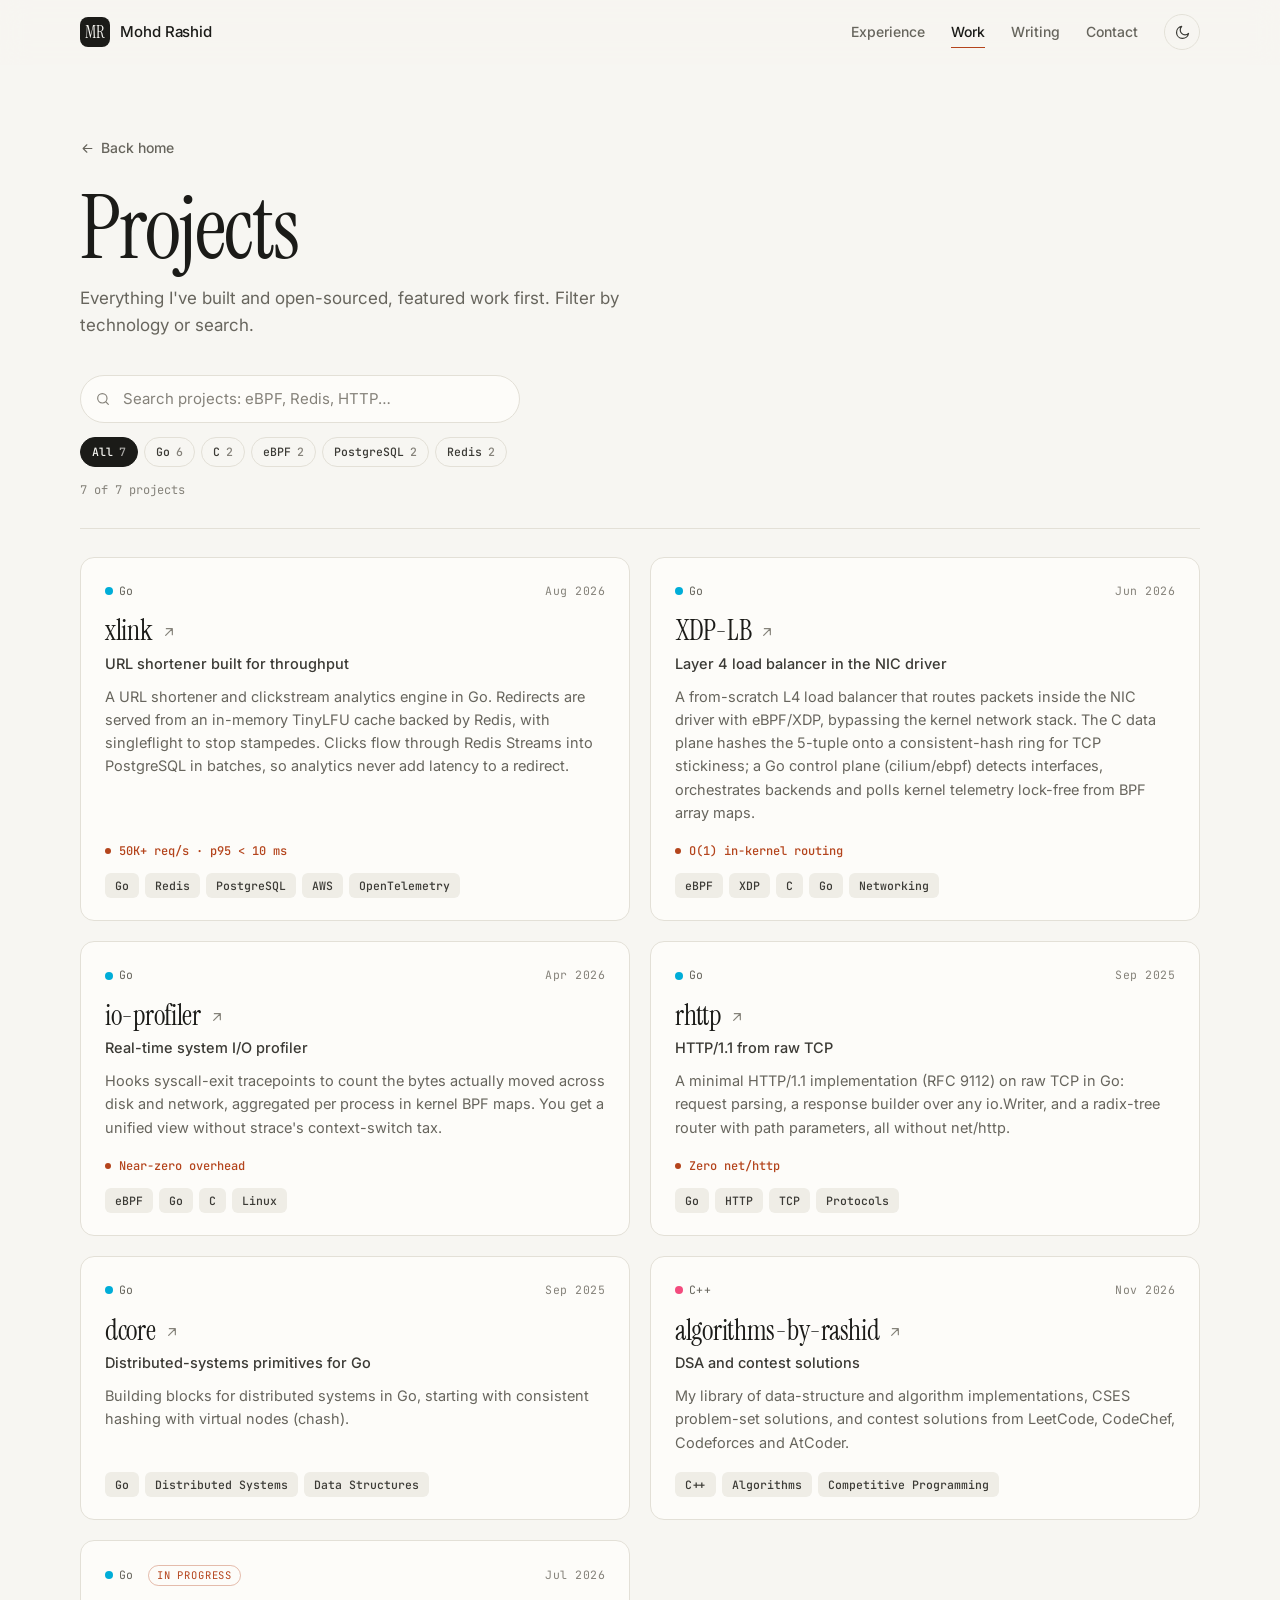
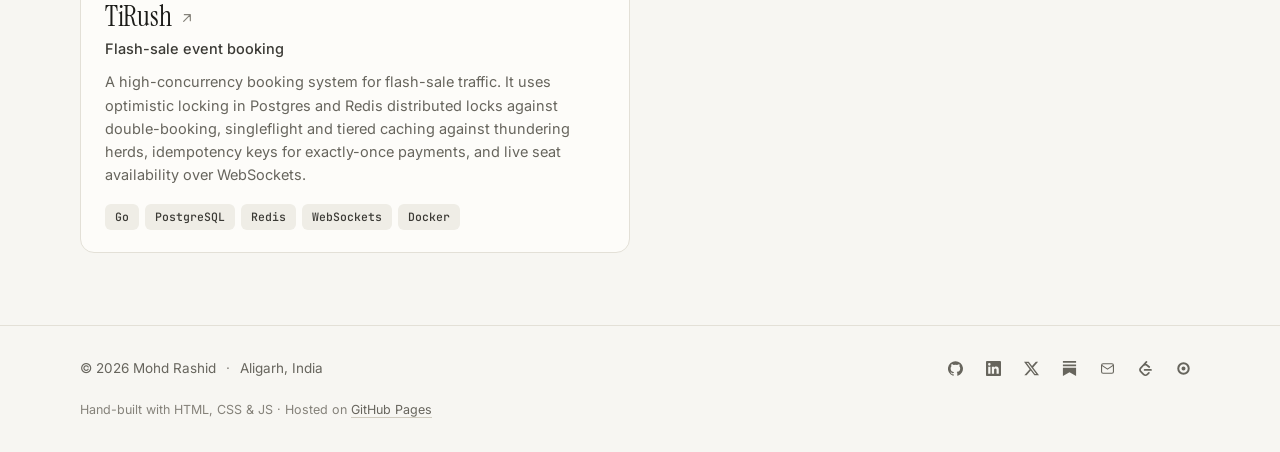
==== commit fcfbe104: "Default to light theme, drop numbers strip, simplify intro - Light theme by default on every page; t" ====
--- a/projects.html
+++ b/projects.html
@@ -16,7 +16,7 @@
   <link href="https://fonts.googleapis.com/css2?family=Instrument+Serif:ital@0;1&family=Inter:wght@400;500;600&family=JetBrains+Mono:wght@400;500&display=swap" rel="stylesheet">
   <link rel="stylesheet" href="assets/css/style.css">
   <script>
-    (function () { try { var t = localStorage.getItem("theme") || (matchMedia("(prefers-color-scheme: dark)").matches ? "dark" : "light"); document.documentElement.setAttribute("data-theme", t); } catch (e) {} })();
+    (function () { try { var t = localStorage.getItem("theme") || "light"; document.documentElement.setAttribute("data-theme", t); } catch (e) {} })();
   </script>
 </head>
 <body data-page="projects">
--- a/assets/css/style.css
+++ b/assets/css/style.css
@@ -274,23 +274,8 @@
   animation: pulse 2.4s ease-out infinite;
 }
 
-/* -------------------------------------------------------- HIGHLIGHTS */
-.stats-strip {
-  display: grid;
-  grid-template-columns: repeat(4, 1fr);
-  margin: 0; padding: 0; list-style: none;
-  border-top: 1px solid var(--rule);
-  border-bottom: 1px solid var(--rule);
-}
-.stats-strip li { display: flex; flex-direction: column; gap: 6px; padding: 28px 24px 26px; border-left: 1px solid var(--rule); }
-.stats-strip li:first-child { border-left: 0; padding-left: 0; }
-.stat-value { font-family: var(--serif); font-size: clamp(40px, 4.4vw, 54px); line-height: 1; letter-spacing: -0.02em; color: var(--ink); }
-.stat-value small { margin-left: 6px; font-family: var(--mono); font-size: 13px; letter-spacing: 0; color: var(--muted); }
-.stat-label { font-size: 13.5px; line-height: 1.45; color: var(--muted); }
-.stat-source { margin-top: auto; padding-top: 4px; font-family: var(--mono); font-size: 11px; letter-spacing: 0.06em; text-transform: uppercase; color: var(--accent); }
-
 /* ---------------------------------------------------------- SECTIONS */
-.sections { counter-reset: section; }
+.sections { counter-reset: section; border-top: 1px solid var(--rule); }
 .section {
   display: grid;
   grid-template-columns: 230px minmax(0, 1fr);
@@ -426,12 +411,12 @@
 .metric::before { content: ""; width: 6px; height: 6px; border-radius: 50%; background: currentColor; }
 
 /* ------------------------------------------------- EXPERIENCE / LISTS */
-.split { display: grid; grid-template-columns: minmax(0, 1.3fr) minmax(0, 1fr); gap: 56px; }
+.split { display: grid; grid-template-columns: minmax(0, 1fr); gap: 48px; }
 .split .list-label ~ .list-label { margin-top: 40px; }
 
 .entries { list-style: none; margin: 0; padding: 0; }
-.entry { display: grid; grid-template-columns: 110px minmax(0, 1fr); gap: 20px; padding: 16px 0; border-top: 1px solid var(--rule); }
-.entry:has(.badge) { grid-template-columns: 110px minmax(0, 1fr) auto; }
+.entry { display: grid; grid-template-columns: 150px minmax(0, 1fr); gap: 20px; padding: 16px 0; border-top: 1px solid var(--rule); }
+.entry:has(.badge) { grid-template-columns: 150px minmax(0, 1fr) auto; }
 .entry-when { font-family: var(--mono); font-size: 12.5px; color: var(--faint); padding-top: 3px; white-space: nowrap; }
 .entry.current .entry-when { color: var(--ok); }
 .entry.current .entry-when::before { content: ""; display: inline-block; width: 6px; height: 6px; margin-right: 8px; border-radius: 50%; background: currentColor; vertical-align: 2px; }
@@ -440,12 +425,14 @@
 .entry .org a { text-decoration: underline; text-underline-offset: 3px; text-decoration-thickness: 1px; text-decoration-color: var(--rule-strong); }
 .entry .org a:hover { color: var(--accent); text-decoration-color: var(--accent); }
 .entry-sub { margin: 4px 0 0; font-size: 14px; color: var(--muted); }
+.entry-sub a { text-decoration: underline; text-underline-offset: 3px; text-decoration-thickness: 1px; text-decoration-color: var(--rule-strong); }
+.entry-sub a:hover { color: var(--accent); text-decoration-color: var(--accent); }
 .entry-points { margin: 10px 0 12px; padding-left: 18px; color: var(--ink-2); font-size: 14.5px; }
 .entry-points li { margin: 4px 0; }
 .entry-points li::marker { color: var(--faint); }
 .entry .tags { margin-top: 10px; }
 
-.toolbox { margin: 0; }
+.toolbox { margin: 0; display: grid; grid-template-columns: repeat(2, minmax(0, 1fr)); column-gap: 40px; }
 .toolbox > div { padding: 14px 0; border-top: 1px solid var(--rule); }
 .toolbox dt { margin-bottom: 6px; font-size: 13px; color: var(--muted); }
 .toolbox dd { margin: 0; display: flex; flex-wrap: wrap; gap: 4px 0; }
@@ -612,9 +599,6 @@
 .hero .reveal:nth-child(4) { transition-delay: 0.18s; }
 .hero .reveal:nth-child(5) { transition-delay: 0.24s; }
 .hero .reveal:nth-child(6) { transition-delay: 0.3s; }
-.stats-strip .reveal:nth-child(2) { transition-delay: 0.06s; }
-.stats-strip .reveal:nth-child(3) { transition-delay: 0.12s; }
-.stats-strip .reveal:nth-child(4) { transition-delay: 0.18s; }
 
 @keyframes pulse {
   0% { box-shadow: 0 0 0 0 color-mix(in srgb, var(--ok) 55%, transparent); }
@@ -637,13 +621,9 @@
   .hero { grid-template-columns: 1fr; gap: 40px; padding: 56px 0 48px; }
   .hero-aside { display: grid; grid-template-columns: 132px minmax(0, 1fr); gap: 24px; align-items: center; }
   .facts { margin: 0; }
-  .stats-strip { grid-template-columns: repeat(2, 1fr); }
-  .stats-strip li { padding: 24px 20px; }
-  .stats-strip li:nth-child(odd) { border-left: 0; padding-left: 0; }
-  .stats-strip li:nth-child(n + 3) { border-top: 1px solid var(--rule); }
   .feature { grid-template-columns: 1fr; }
   .feature-stats { border-left: 0; border-top: 1px solid var(--rule); border-radius: 0 0 18px 18px; }
-  .split { grid-template-columns: 1fr; gap: 40px; }
+  .split { gap: 40px; }
 }
 
 @media (max-width: 760px) {
@@ -681,11 +661,11 @@
   .portrait { border-radius: 14px; }
   .facts > div { grid-template-columns: 1fr; gap: 2px; padding: 8px 0; }
   .facts dt { padding-top: 0; }
-  .stats-strip li { padding: 20px 14px; }
   .feature-main, .feature-stats { padding: 24px 22px; }
   .feature h3 { font-size: 34px; }
   .card { padding: 22px 20px 20px; }
   .cp-grid { grid-template-columns: 1fr; }
+  .toolbox { grid-template-columns: 1fr; }
   .updates li, .entry, .entry:has(.badge) { grid-template-columns: 1fr; gap: 4px; }
   .entry .badge { justify-self: start; margin-top: 6px; }
   .contact-card { padding: 64px 0 72px; }
